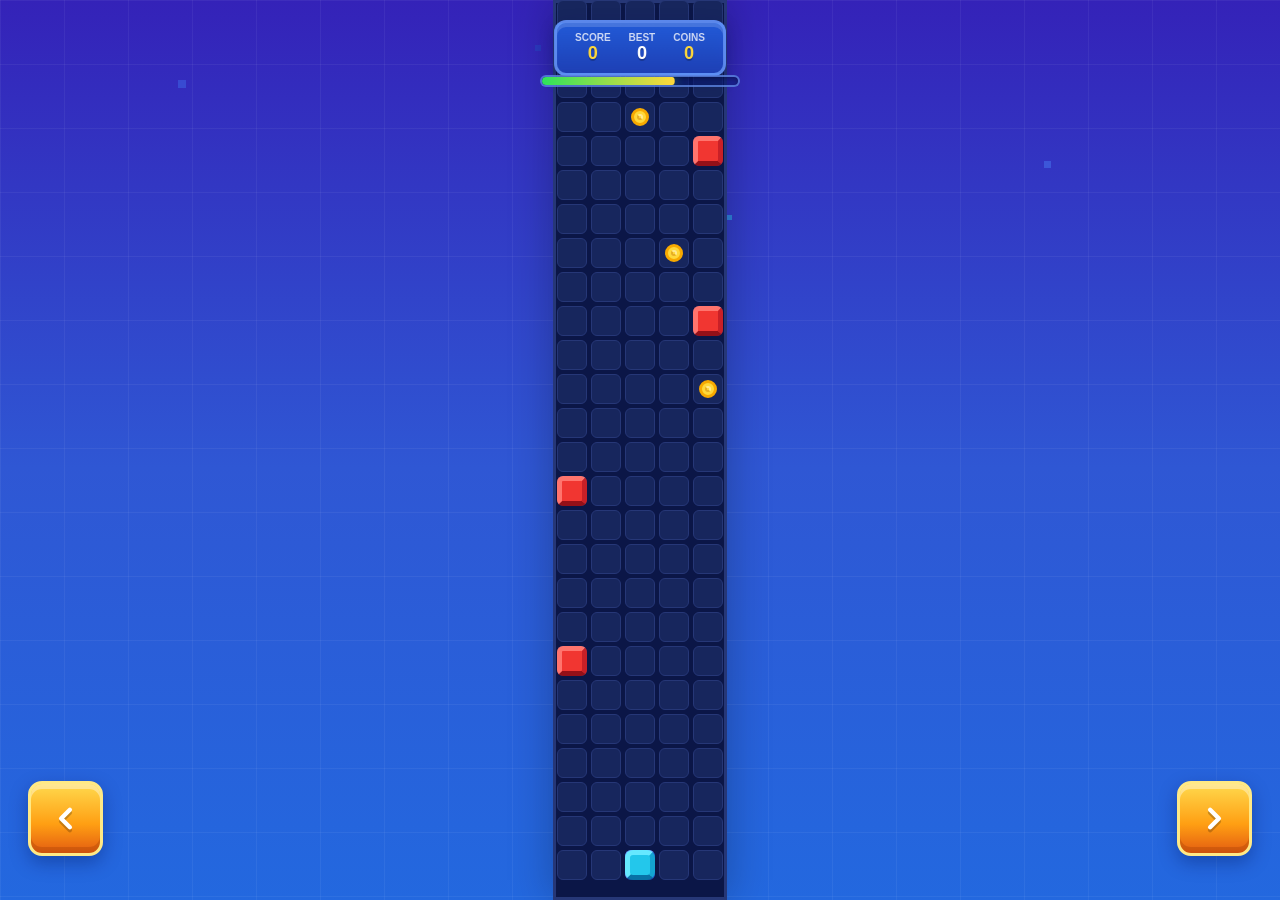
==== game.html @ 26e2f7cb "Implement feature X to enhance user experience and optimize performance" ====
<!DOCTYPE html>
<html lang="en">
<head>
<meta charset="UTF-8">
<meta name="viewport" content="width=device-width, initial-scale=1.0, maximum-scale=1.0, user-scalable=no">
<title>Diagonal Path</title>
<style>
  * { margin: 0; padding: 0; box-sizing: border-box; }

  body {
    position: relative;
    background:
      linear-gradient(rgba(255,255,255,0.05) 1px, transparent 1px),
      linear-gradient(90deg, rgba(255,255,255,0.05) 1px, transparent 1px),
      linear-gradient(180deg, #3422b8 0%, #2f57d4 52%, #2368df 100%);
    background-size: 64px 64px, 64px 64px, 100% 100%;
    overflow: hidden;
    width: 100vw;
    height: 100vh;
    font-family: 'Arial Black', sans-serif;
    touch-action: none;
    user-select: none;
    -webkit-user-select: none;
  }

  body::before {
    content: "";
    position: fixed;
    inset: 0;
    pointer-events: none;
    background-image:
      linear-gradient(#3f72eb, #3f72eb),
      linear-gradient(#2250c7, #2250c7),
      linear-gradient(#4b80f5, #4b80f5),
      linear-gradient(#2ad4f1, #2ad4f1);
    background-size: 8px 8px, 6px 6px, 7px 7px, 5px 5px;
    background-position: 14% 9%, 42% 5%, 82% 18%, 57% 24%;
    background-repeat: no-repeat;
    opacity: 0.45;
  }

  /* Block Blast style track panel — centered */
  #track-bg {
    position: fixed;
    top: 0; bottom: 0;
    background: #0b1647;
    z-index: 0;
    box-shadow: inset 0 0 0 3px #263777, 0 0 40px rgba(0,0,0,0.25);
  }

  /* Clip window for the scrolling world */
  #world-clip {
    position: fixed;
    top: 0; bottom: 0;
    overflow: hidden;
    z-index: 1;
  }

  /* The world scrolls inside the clip */
  #world {
    position: absolute;
    top: 0; left: 0;
    width: 100%;
  }

  .cell {
    position: absolute;
    --block-face: #23c7eb;
    --block-light: #66e8ff;
    --block-side: #14a4d1;
    --block-dark: #0872a6;
    background: var(--block-face);
    border-color: var(--block-light) var(--block-side) var(--block-dark) var(--block-light);
    border-radius: 6px;
    border-style: solid;
    border-width: 5px;
    box-shadow: none;
  }

  .board-cell {
    position: absolute;
    width: var(--cell-size);
    height: var(--cell-size);
    border-radius: 6px;
    background: #17265d;
    border: 1px solid #263777;
    z-index: 1;
  }

  .cell-red {
    --block-face: #f13631;
    --block-light: #ff746d;
    --block-side: #c92027;
    --block-dark: #941018;
    z-index: 10;
    animation: hazard-pulse 1.5s ease-in-out infinite;
  }

  @keyframes hazard-pulse {
    0%, 100% { transform: scale(1); filter: brightness(1); }
    50% { transform: scale(1.04); filter: brightness(1.16); }
  }

  .cell-trail {
    --block-face: #3368ec;
    --block-light: #6597ff;
    --block-side: #2350c8;
    --block-dark: #18379a;
    z-index: 5;
    animation: trail-fade 0.3s ease-out;
  }

  .coin {
    position: absolute;
    border-radius: 50%;
    z-index: 35;
    background: #ffd83a;
    border: 3px solid #f7a900;
    box-shadow: none;
    animation: coin-wobble 1.1s ease-in-out infinite;
  }

  .coin::before {
    content: "";
    position: absolute;
    inset: 22%;
    border-radius: 50%;
    border: 2px solid rgba(255,255,255,0.45);
    border-left-color: rgba(185,98,0,0.35);
    border-bottom-color: rgba(185,98,0,0.35);
    box-shadow: none;
  }

  .coin.collected {
    animation: coin-collect 0.22s ease-out forwards;
  }

  @keyframes coin-wobble {
    0%, 100% { transform: translateY(0) scale(1); }
    50% { transform: translateY(-3px) scale(1.06); }
  }

  @keyframes coin-collect {
    to { opacity: 0; transform: translateY(-18px) scale(1.45) rotate(18deg); }
  }

  @keyframes trail-fade {
    from { transform: scale(0.8); opacity: 0; }
    to { transform: scale(1); opacity: 1; }
  }

  /* Player: fixed on screen — Y never changes, only X moves */
  #player {
    position: fixed;
    border-radius: 8px;
    background: #23c7eb;
    border-color: #66e8ff #14a4d1 #0872a6 #66e8ff;
    border-style: solid;
    border-width: 5px;
    box-shadow: none;
    z-index: 100;
    pointer-events: none;
    transition: transform 0.1s;
  }

  #player.moving {
    animation: player-bounce 0.3s ease-out;
  }

  @keyframes player-bounce {
    0% { transform: scale(1); }
    50% { transform: scale(1.15); }
    100% { transform: scale(1); }
  }

  #controls {
    position: fixed;
    bottom: 44px;
    left: 0; width: 100%;
    display: flex;
    justify-content: space-between;
    padding: 0 28px;
    z-index: 200;
    pointer-events: none;
  }

  .arrow-btn {
    width: 75px; height: 75px;
    border-radius: 14px;
    background: linear-gradient(180deg, #ffd94d 0%, #ff9f13 58%, #e35c11 100%);
    border: 3px solid #ffe985;
    display: flex; align-items: center; justify-content: center;
    cursor: pointer; pointer-events: all;
    box-shadow:
      inset 0 5px 0 rgba(255,255,255,0.38),
      inset 0 -6px 0 rgba(148,55,0,0.28),
      0 7px 18px rgba(0, 20, 90, 0.35);
    -webkit-tap-highlight-color: transparent;
    transition: all 0.12s;
  }
  .arrow-btn:active { 
    transform: scale(0.85); 
    background: linear-gradient(180deg, #31ddf5 0%, #1d9be0 100%);
    box-shadow: 0 0 22px rgba(49, 221, 245, 0.55);
  }
  .arrow-btn svg { width: 35px; height: 35px; }
  .arrow-btn svg polyline { stroke: #fff; filter: drop-shadow(0 2px 0 rgba(0,0,0,0.22)); }

  #hud {
    position: fixed;
    top: 20px; left: 50%;
    transform: translateX(-50%);
    background: linear-gradient(180deg, rgba(35, 93, 221, 0.96) 0%, rgba(31, 65, 185, 0.96) 100%);
    border: 3px solid rgba(116, 164, 255, 0.72);
    border-radius: 12px;
    padding: 9px 18px;
    font-size: 16px; font-weight: 900; color: #fff;
    z-index: 200;
    backdrop-filter: blur(10px);
    white-space: nowrap;
    box-shadow:
      inset 0 4px 0 rgba(255,255,255,0.16),
      0 5px 16px rgba(0, 20, 90, 0.32);
    display: flex;
    gap: 18px;
    align-items: center;
  }

  #hud .stat { display: flex; flex-direction: column; align-items: center; }
  #hud .label { font-size: 10px; opacity: 0.78; font-weight: 700; }
  #hud .value { font-size: 18px; text-shadow: 0 2px 0 rgba(0,0,0,0.22); }
  #hud .highlight { color: #ffd83a; }
  #coinVal { color: #ffd83a; }

  #gameover {
    display: none;
    position: fixed; inset: 0;
    background: rgba(18, 28, 115, 0.82);
    z-index: 300;
    flex-direction: column; align-items: center; justify-content: center;
    gap: 20px;
    backdrop-filter: blur(8px);
  }
  #gameover.show { display: flex; animation: gameover-appear 0.3s ease-out; }
  
  @keyframes gameover-appear {
    from { opacity: 0; transform: scale(0.9); }
    to { opacity: 1; transform: scale(1); }
  }

  #gameover h2 { 
    color: #fff; 
    font-size: 3rem; 
    font-weight: 900;
    text-shadow: 0 4px 20px rgba(0,0,0,0.5);
    animation: title-glow 2s ease-in-out infinite;
  }

  @keyframes title-glow {
    0%, 100% { text-shadow: 0 4px 20px rgba(255,107,107,0.5); }
    50% { text-shadow: 0 4px 40px rgba(255,107,107,0.9), 0 0 60px rgba(255,107,107,0.6); }
  }

  #gameover p { color: rgba(255,255,255,0.9); font-size: 1.3rem; font-weight: 700; }
  #gameover .stats-grid {
    display: grid;
    grid-template-columns: repeat(3, minmax(88px, 1fr));
    gap: 15px;
    margin: 10px 0;
  }
  #gameover .stat-box {
    background: linear-gradient(180deg, rgba(47, 102, 224, 0.85) 0%, rgba(30, 61, 171, 0.85) 100%);
    padding: 15px 25px;
    border-radius: 10px;
    backdrop-filter: blur(10px);
    border: 2px solid rgba(116, 164, 255, 0.72);
    box-shadow: inset 0 4px 0 rgba(255,255,255,0.15), 0 6px 15px rgba(0,0,0,0.18);
  }
  #gameover .stat-box .label { font-size: 0.9rem; opacity: 0.7; }
  #gameover .stat-box .value { font-size: 1.8rem; color: #ffd83a; font-weight: 900; }

  #restartBtn {
    margin-top: 15px; 
    padding: 18px 55px;
    border-radius: 14px; 
    background: linear-gradient(180deg, #2ee35b 0%, #1cc843 56%, #108c2b 100%);
    color: #fff; 
    font-size: 1.2rem; 
    font-weight: 900;
    border: none; 
    cursor: pointer;
    box-shadow: inset 0 5px 0 rgba(255,255,255,0.35), inset 0 -6px 0 rgba(0,82,20,0.28), 0 7px 20px rgba(0,0,0,0.25);
    transition: all 0.2s;
    text-transform: uppercase;
    letter-spacing: 1px;
  }
  #restartBtn:hover { transform: translateY(-2px); box-shadow: inset 0 5px 0 rgba(255,255,255,0.35), inset 0 -6px 0 rgba(0,82,20,0.28), 0 9px 26px rgba(0,0,0,0.3); }
  #restartBtn:active { transform: scale(0.95); }

  @keyframes shake {
    0%,100% { transform: translate(0,0); }
    10% { transform: translate(-12px, 3px) rotate(-2deg); }
    20% { transform: translate(12px, -3px) rotate(2deg); }
    30% { transform: translate(-10px, 2px) rotate(-1deg); }
    40% { transform: translate(10px, -2px) rotate(1deg); }
    50% { transform: translate(-8px, 1px) rotate(-1deg); }
    60% { transform: translate(8px, -1px) rotate(1deg); }
    70% { transform: translate(-5px, 1px); }
    80% { transform: translate(5px, -1px); }
    90% { transform: translate(-2px, 0); }
  }
  .shake { animation: shake 0.5s cubic-bezier(.36,.07,.19,.97); }

  /* ── Timer bar ── */
  #timer-wrap {
    position: fixed;
    top: 75px;
    left: 50%;
    transform: translateX(-50%);
    z-index: 200;
    display: flex;
    align-items: center;
    gap: 0;
  }
  #timer-track {
    width: 200px;
    height: 12px;
    background: rgba(11, 28, 122, 0.55);
    border: 2px solid rgba(116, 164, 255, 0.62);
    border-radius: 8px;
    overflow: hidden;
    box-shadow: inset 0 2px 5px rgba(0,0,0,0.3);
  }
  #timer-bar {
    height: 100%;
    width: 100%;
    border-radius: 6px;
    background: linear-gradient(90deg, #2ee35b 0%, #ffd83a 100%);
    transform-origin: left center;
    transition: background 0.3s;
    box-shadow: 0 0 13px rgba(46, 227, 91, 0.48);
  }
  #timer-bar.warn { 
    background: linear-gradient(90deg, #ffd83a 0%, #ff9f13 100%);
    box-shadow: 0 0 15px rgba(255, 159, 19, 0.58);
  }
  #timer-bar.danger { 
    background: linear-gradient(90deg, #ff5147 0%, #ee261e 100%);
    animation: timer-pulse 0.5s ease-in-out infinite;
    box-shadow: 0 0 20px rgba(238, 38, 30, 0.78);
  }

  @keyframes timer-pulse {
    0%, 100% { box-shadow: 0 0 20px rgba(238, 38, 30, 0.78); }
    50% { box-shadow: 0 0 30px rgba(255, 81, 71, 0.95); }
  }

  /* Combo display */
  #combo {
    position: fixed;
    top: 125px;
    left: 50%;
    transform: translateX(-50%);
    z-index: 201;
    background: linear-gradient(180deg, rgba(255,216,58,0.98) 0%, rgba(255,159,19,0.98) 100%);
    padding: 8px 20px;
    border-radius: 10px;
    font-size: 16px;
    font-weight: 900;
    color: #fff;
    text-shadow: 0 2px 4px rgba(0,0,0,0.3);
    box-shadow: inset 0 4px 0 rgba(255,255,255,0.35), 0 5px 15px rgba(255,140,0,0.5);
    display: none;
    animation: combo-bounce 0.4s cubic-bezier(0.68, -0.55, 0.265, 1.55);
  }

  #combo.show { display: block; }

  @keyframes combo-bounce {
    0% { transform: translateX(-50%) scale(0); }
    50% { transform: translateX(-50%) scale(1.2); }
    100% { transform: translateX(-50%) scale(1); }
  }

  /* Score popup */
  .score-popup {
    position: fixed;
    font-size: 28px;
    font-weight: 900;
    color: #ffd83a;
    text-shadow: 0 2px 8px rgba(0,0,0,0.4);
    pointer-events: none;
    z-index: 150;
    animation: score-float 1s ease-out forwards;
  }

  @keyframes score-float {
    0% { opacity: 1; transform: translateY(0) scale(1); }
    50% { opacity: 1; transform: translateY(-30px) scale(1.3); }
    100% { opacity: 0; transform: translateY(-70px) scale(0.8); }
  }

  /* Particles */
  .particle {
    position: fixed;
    width: 9px;
    height: 9px;
    border-radius: 2px;
    pointer-events: none;
    z-index: 90;
  }

  @keyframes particle-burst {
    0% { opacity: 1; transform: translate(0, 0) scale(1); }
    100% { opacity: 0; transform: translate(var(--tx), var(--ty)) scale(0); }
  }
</style>
</head>
<body>

<div id="track-bg"></div>
<div id="world-clip">
  <div id="world"></div>
</div>

<div id="hud">
  <div class="stat">
    <div class="label">SCORE</div>
    <div class="value highlight" id="scoreVal">0</div>
  </div>
  <div class="stat">
    <div class="label">BEST</div>
    <div class="value" id="bestVal">0</div>
  </div>
  <div class="stat">
    <div class="label">COINS</div>
    <div class="value" id="coinVal">0</div>
  </div>
</div>

<div id="timer-wrap">
  <div id="timer-track">
    <div id="timer-bar"></div>
  </div>
</div>

<div id="combo"></div>

<div id="controls">
  <button class="arrow-btn" id="btnLeft">
    <svg viewBox="0 0 24 24" fill="none" stroke="#ffffff" stroke-width="3"
         stroke-linecap="round" stroke-linejoin="round">
      <polyline points="15 18 9 12 15 6"/>
    </svg>
  </button>
  <button class="arrow-btn" id="btnRight">
    <svg viewBox="0 0 24 24" fill="none" stroke="#ffffff" stroke-width="3"
         stroke-linecap="round" stroke-linejoin="round">
      <polyline points="9 18 15 12 9 6"/>
    </svg>
  </button>
</div>

<div id="player"></div>

<div id="gameover">
  <h2>GAME OVER</h2>
  <div class="stats-grid">
    <div class="stat-box">
      <div class="label">SCORE</div>
      <div class="value" id="finalScore">0</div>
    </div>
    <div class="stat-box">
      <div class="label">COINS</div>
      <div class="value" id="finalCoins">0</div>
    </div>
    <div class="stat-box">
      <div class="label">BEST COMBO</div>
      <div class="value" id="finalCombo">0</div>
    </div>
  </div>
  <p id="newBestMsg" style="display: none; color: #FFD83A; font-size: 1.5rem;">NEW HIGH SCORE!</p>
  <button id="restartBtn">Play Again</button>
</div>

<script>

// ════════════════════════════════════════════
//  AUDIO ENGINE
// ════════════════════════════════════════════
const AudioCtx = window.AudioContext || window.webkitAudioContext;
let audioCtx = null;

function getAudio() {
  if (!audioCtx) audioCtx = new AudioCtx();
  if (audioCtx.state === 'suspended') audioCtx.resume();
  return audioCtx;
}

function playTone(freq, type, dur, vol = 0.3, detune = 0) {
  try {
    const ctx = getAudio();
    const osc = ctx.createOscillator();
    const gain = ctx.createGain();

    osc.connect(gain);
    gain.connect(ctx.destination);

    osc.type = type;
    osc.frequency.value = freq;
    osc.detune.value = detune;

    gain.gain.setValueAtTime(vol, ctx.currentTime);
    gain.gain.exponentialRampToValueAtTime(0.001, ctx.currentTime + dur);

    osc.start();
    osc.stop(ctx.currentTime + dur);
  } catch (e) {}
}

function sfxMove() {
  playTone(440 + comboCount * 30, 'sine', 0.08, 0.15);
}

function sfxCombo() {
  playTone(660, 'triangle', 0.12, 0.2);
}

function sfxCoin(count = 1) {
  const notes = [988, 1175, 1397, 1760];
  for (let i = 0; i < Math.min(count, notes.length); i++) {
    setTimeout(() => {
      playTone(notes[i], 'triangle', 0.09, 0.16);
      playTone(notes[i] * 2, 'sine', 0.05, 0.06);
    }, i * 45);
  }
}

function sfxDeath() {
  playTone(200, 'sawtooth', 0.3, 0.35);
  setTimeout(() => playTone(150, 'sawtooth', 0.3, 0.3), 100);
  setTimeout(() => playTone(100, 'sawtooth', 0.4, 0.3), 220);
}

function sfxNewBest() {
  [523, 659, 784, 988, 1175, 1568].forEach((f, i) =>
    setTimeout(() => playTone(f, 'sine', 0.18, 0.25), i * 60)
  );
}

// ════════════════════════════════════════════
//  CONFIG
// ════════════════════════════════════════════
const COLS           = 5;
const GAP            = 4;
const TOTAL_ROWS     = 400;
const BASE_MOVE_MS   = 200;
const HAZARD_PERIOD  = 5;
const HAZARD_OFFSET  = 6;
const HAZARD_LOOKAHEAD_ROWS = 80;
const ROW_CLEANUP_BEHIND = 80;
const COIN_PERIOD    = 4;
const COIN_OFFSET    = 10;
const COIN_CHANCE    = 0.58;
const COIN_POINTS    = 10;

// Camera trigger: world starts scrolling once player reaches this fraction from top
const CAM_TRIGGER_FRAC = 0.50;

// ════════════════════════════════════════════
//  TIMER BAR CONFIG
// ════════════════════════════════════════════
const TIMER_MAX      = 100;
const BASE_TIMER_DRAIN = 22;
const MAX_TIMER_DRAIN  = 62;
const TIMER_REFILL   = 35;

// ════════════════════════════════════════════
//  COMBO SYSTEM
// ════════════════════════════════════════════
const COMBO_TIMEOUT  = 1500;  // ms to maintain combo
let comboCount       = 0;
let comboTimer       = null;
let maxCombo         = 0;
let lastComboMove    = null;  // Tracks consecutive diagonal/forward streaks

// ════════════════════════════════════════════
//  PROGRESSIVE DIFFICULTY
// ════════════════════════════════════════════
let currentSpeed     = BASE_MOVE_MS;
let currentDrain     = BASE_TIMER_DRAIN;

// ════════════════════════════════════════════
//  LAYOUT  (grid centered)
// ════════════════════════════════════════════
let CELL_SIZE, ROW_H, GRID_W, GRID_LEFT;

function computeLayout() {
  const vw = window.innerWidth;
  const vh = window.innerHeight;

  const visibleAbove = vh * CAM_TRIGGER_FRAC;
  const byHeight = Math.floor(visibleAbove / 22) - GAP;
  const byWidth  = Math.floor((vw * 0.86 - GAP * (COLS + 1)) / COLS);
  CELL_SIZE = Math.max(Math.min(byHeight, byWidth), 30);
  ROW_H     = CELL_SIZE + GAP;
  GRID_W    = COLS * (CELL_SIZE + GAP) + GAP;
  GRID_LEFT = Math.round((vw - GRID_W) / 2);
}
computeLayout();

const cellX  = col => GAP + col * (CELL_SIZE + GAP);
const rowToY = row => GAP + row * ROW_H;
const worldH = ()  => GAP + TOTAL_ROWS * ROW_H;
const screenX = col => GRID_LEFT + cellX(col);

// ════════════════════════════════════════════
//  HAZARD MAP - Smart Random Generation
// ════════════════════════════════════════════
const hazards = new Set();
const hazardEls = {};
let nextHazardRow = TOTAL_ROWS - 1 - HAZARD_OFFSET;
let lastHazardSide = null;
let secondLastHazardSide = null;

function pickHazardSide() {
  let side;

  // FAIRNESS RULE: If last 2 hazards were on the same side, force opposite
  if (lastHazardSide !== null && lastHazardSide === secondLastHazardSide) {
    side = 1 - lastHazardSide;
  } 
  // CHALLENGE: 30% chance to keep same side (creates pressure)
  else if (lastHazardSide !== null && Math.random() < 0.3) {
    side = lastHazardSide;
  }
  // DEFAULT: Random choice
  else {
    side = Math.random() < 0.5 ? 0 : 1;
  }

  secondLastHazardSide = lastHazardSide;
  lastHazardSide = side;
  return side;
}

function addHazard(col, row) {
  const key = `${col},${row}`;
  if (hazards.has(key)) return;

  hazards.add(key);
  const el = document.createElement('div');
  el.className = 'cell cell-red';
  el.dataset.row = row;
  el.style.cssText = `width:${CELL_SIZE}px;height:${CELL_SIZE}px;left:${cellX(col)}px;top:${rowToY(row)}px;`;
  worldEl.appendChild(el);
  hazardEls[key] = el;
}

function generateHazardsUntil(minRow) {
  while (nextHazardRow >= minRow) {
    const side = pickHazardSide();
    const col = side === 0 ? 0 : COLS - 1;
    addHazard(col, nextHazardRow);
    nextHazardRow -= HAZARD_PERIOD;
  }
}

function resetHazards() {
  hazards.clear();
  Object.keys(hazardEls).forEach(key => delete hazardEls[key]);
  nextHazardRow = TOTAL_ROWS - 1 - HAZARD_OFFSET;
  lastHazardSide = null;
  secondLastHazardSide = null;
  generateHazardsUntil(0);
}

// ════════════════════════════════════════════
//  COINS
// ════════════════════════════════════════════
const coins = new Set();
const coinEls = {};
let nextCoinRow = TOTAL_ROWS - 1 - COIN_OFFSET;

function addCoin(col, row) {
  const key = `${col},${row}`;
  if (coins.has(key) || hazards.has(key)) return;

  const size = Math.max(18, Math.round(CELL_SIZE * 0.48));
  const inset = Math.round((CELL_SIZE - size) / 2);
  coins.add(key);

  const el = document.createElement('div');
  el.className = 'coin';
  el.style.cssText = `width:${size}px;height:${size}px;left:${cellX(col) + inset}px;top:${rowToY(row) + inset}px;`;
  worldEl.appendChild(el);
  coinEls[key] = el;
}

function generateCoinsUntil(minRow) {
  while (nextCoinRow >= minRow) {
    if (Math.random() < COIN_CHANCE) {
      const col = Math.floor(Math.random() * COLS);
      addCoin(col, nextCoinRow);
    }
    nextCoinRow -= COIN_PERIOD;
  }
}

function resetCoins() {
  coins.clear();
  Object.keys(coinEls).forEach(key => delete coinEls[key]);
  nextCoinRow = TOTAL_ROWS - 1 - COIN_OFFSET;
  generateCoinsUntil(0);
}

function generateWorldUntil(minRow) {
  generateHazardsUntil(minRow);
  generateCoinsUntil(minRow);
}

// ════════════════════════════════════════════
//  STATE
// ════════════════════════════════════════════
let playerCol, playerRow;
let worldScrollY = 0;
let isMoving = false;
let isDead   = false;
let score    = 0;
let coinsCollected = 0;
let highScore = parseInt(localStorage.getItem('diagonalPathBest') || '0');

let timerVal     = TIMER_MAX;
let timerRaf     = null;
let timerLastTs  = null;

const worldEl  = document.getElementById('world');
const clipEl   = document.getElementById('world-clip');
const trackBg  = document.getElementById('track-bg');
const playerEl = document.getElementById('player');
const scoreEl  = document.getElementById('scoreVal');
const coinEl   = document.getElementById('coinVal');
const bestEl   = document.getElementById('bestVal');
const goEl     = document.getElementById('gameover');
const finalEl  = document.getElementById('finalScore');
const finalCoinsEl = document.getElementById('finalCoins');
const finalComboEl = document.getElementById('finalCombo');
const timerBar = document.getElementById('timer-bar');
const comboEl  = document.getElementById('combo');
const newBestMsg = document.getElementById('newBestMsg');

let trailEls = {};
let boardEls = {};

function renderBoardCellsAround(row) {
  const firstRow = row - HAZARD_LOOKAHEAD_ROWS - 8;
  const lastRow = Math.min(TOTAL_ROWS - 1, row + ROW_CLEANUP_BEHIND);

  for (let r = firstRow; r <= lastRow; r++) {
    for (let c = 0; c < COLS; c++) {
      const key = `${c},${r}`;
      if (boardEls[key]) continue;

      const el = document.createElement('div');
      el.className = 'board-cell';
      el.style.cssText = `--cell-size:${CELL_SIZE}px;left:${cellX(c)}px;top:${rowToY(r)}px;`;
      worldEl.appendChild(el);
      boardEls[key] = el;
    }
  }
}

// ════════════════════════════════════════════
//  TIMER BAR
// ════════════════════════════════════════════
function updateTimerUI() {
  const pct = Math.max(0, timerVal / TIMER_MAX);
  timerBar.style.transform = `scaleX(${pct})`;
  timerBar.classList.toggle('warn',   pct <= 0.5 && pct > 0.25);
  timerBar.classList.toggle('danger', pct <= 0.25);
}

function timerTick(ts) {
  if (isDead) return;
  if (timerLastTs === null) timerLastTs = ts;
  const dt = (ts - timerLastTs) / 1000;
  timerLastTs = ts;

  timerVal = Math.max(0, timerVal - currentDrain * dt);
  updateTimerUI();

  if (timerVal <= 0) {
    triggerDeath();
    return;
  }
  timerRaf = requestAnimationFrame(timerTick);
}

function startTimer() {
  if (timerRaf) cancelAnimationFrame(timerRaf);
  timerLastTs = null;
  timerRaf = requestAnimationFrame(timerTick);
}

function stopTimer() {
  if (timerRaf) { cancelAnimationFrame(timerRaf); timerRaf = null; }
}

function refillTimer() {
  timerVal = Math.min(TIMER_MAX, timerVal + TIMER_REFILL);
  updateTimerUI();
}

// ════════════════════════════════════════════
//  COMBO SYSTEM
// ════════════════════════════════════════════
function resetCombo() {
  comboCount = 0;
  lastComboMove = null;
  if (comboTimer) {
    clearTimeout(comboTimer);
    comboTimer = null;
  }
  comboEl.classList.remove('show');
}

function increaseCombo(moveKind) {
  // Combo only grows when the player repeats the same move type:
  // - consecutive diagonals, or
  // - consecutive straight-forward edge moves.
  // Switching between diagonal and forward breaks the combo.
  if (lastComboMove === moveKind) {
    comboCount++;
  } else {
    comboCount = 1;
    comboEl.classList.remove('show');
  }

  lastComboMove = moveKind;
  maxCombo = Math.max(maxCombo, comboCount);
  
  if (comboTimer) clearTimeout(comboTimer);
  
  if (comboCount >= 3) {
    comboEl.textContent = `${comboCount}x COMBO!`;
    comboEl.classList.add('show');
    comboEl.style.animation = 'none';
    setTimeout(() => comboEl.style.animation = '', 10);
    sfxCombo();
  }
  
  comboTimer = setTimeout(resetCombo, COMBO_TIMEOUT);
}

function getComboMultiplier() {
  if (comboCount < 3) return 1;
  if (comboCount < 5) return 2;
  if (comboCount < 10) return 3;
  return 5;
}

// ════════════════════════════════════════════
//  PROGRESSIVE DIFFICULTY
// ════════════════════════════════════════════
function updateDifficulty() {
  // Speed increases every 20 points
  currentSpeed = Math.max(120, BASE_MOVE_MS - Math.floor(score / 20) * 10);
  // Drain increases every 30 points, then plateaus so endless runs remain possible
  currentDrain = Math.min(MAX_TIMER_DRAIN, BASE_TIMER_DRAIN + Math.floor(score / 30) * 3);
}

// ════════════════════════════════════════════
//  PARTICLES
// ════════════════════════════════════════════
function createParticles(x, y, count = 12) {
  const colors = ['#ff5147', '#ff9f13', '#ffd83a', '#2ee35b', '#28d8f4', '#9b52e0', '#3e6dff'];
  for (let i = 0; i < count; i++) {
    const particle = document.createElement('div');
    particle.className = 'particle';
    particle.style.left = x + 'px';
    particle.style.top = y + 'px';
    particle.style.background = colors[Math.floor(Math.random() * colors.length)];
    
    const angle = (Math.PI * 2 * i) / count;
    const distance = 50 + Math.random() * 50;
    const tx = Math.cos(angle) * distance;
    const ty = Math.sin(angle) * distance;
    
    particle.style.setProperty('--tx', tx + 'px');
    particle.style.setProperty('--ty', ty + 'px');
    particle.style.animation = `particle-burst ${0.6 + Math.random() * 0.4}s ease-out forwards`;
    
    document.body.appendChild(particle);
    setTimeout(() => particle.remove(), 1000);
  }
}

// ════════════════════════════════════════════
//  SCORE POPUP
// ════════════════════════════════════════════
function showScorePopup(points, x, y) {
  const popup = document.createElement('div');
  popup.className = 'score-popup';
  popup.textContent = '+' + points;
  popup.style.left = x + 'px';
  popup.style.top = y + 'px';
  document.body.appendChild(popup);
  setTimeout(() => popup.remove(), 1000);
}

function showCoinPopup(count, x, y) {
  const popup = document.createElement('div');
  popup.className = 'score-popup';
  popup.textContent = `+${count} COIN${count > 1 ? 'S' : ''}`;
  popup.style.left = x + 'px';
  popup.style.top = y + 'px';
  document.body.appendChild(popup);
  setTimeout(() => popup.remove(), 1000);
}

// ════════════════════════════════════════════
//  INIT
// ════════════════════════════════════════════
function init() {
  computeLayout();

  worldEl.innerHTML = '';
  trailEls = {};
  boardEls = {};

  trackBg.style.left  = GRID_LEFT + 'px';
  trackBg.style.width = GRID_W + 'px';
  clipEl.style.left   = GRID_LEFT + 'px';
  clipEl.style.width  = GRID_W + 'px';

  worldEl.style.width      = GRID_W + 'px';
  worldEl.style.height     = worldH() + 'px';
  worldEl.style.transition = 'none';
  worldEl.style.top        = '0px';

  playerCol    = 2;
  playerRow    = TOTAL_ROWS - 1;
  worldScrollY = 0;
  isMoving     = false;
  isDead       = false;
  score        = 0;
  coinsCollected = 0;
  comboCount   = 0;
  maxCombo     = 0;
  lastComboMove = null;
  if (comboTimer) { clearTimeout(comboTimer); comboTimer = null; }
  currentSpeed = BASE_MOVE_MS;
  currentDrain = BASE_TIMER_DRAIN;
  
  scoreEl.textContent = '0';
  coinEl.textContent = '0';
  bestEl.textContent = highScore;
  goEl.classList.remove('show');
  comboEl.classList.remove('show');
  newBestMsg.style.display = 'none';

  playerEl.style.width      = CELL_SIZE + 'px';
  playerEl.style.height     = CELL_SIZE + 'px';
  playerEl.style.background = '#23c7eb';
  playerEl.style.borderColor = '#66e8ff #14a4d1 #0872a6 #66e8ff';
  playerEl.style.boxShadow  = 'none';
  playerEl.style.transition = 'none';
  playerEl.classList.remove('moving');

  resetHazards();
  resetCoins();
  renderBoardCellsAround(playerRow);

  const vh = window.innerHeight;
  const startScreenY = vh - CELL_SIZE - 20;
  worldScrollY = rowToY(playerRow) - startScreenY;
  worldEl.style.top = -worldScrollY + 'px';

  playerEl.style.left = screenX(playerCol) + 'px';
  playerEl.style.top  = startScreenY + 'px';

  placeTrail(playerCol, playerRow);

  stopTimer();
  timerVal = TIMER_MAX;
  updateTimerUI();
  startTimer();
}

// ════════════════════════════════════════════
//  TRAIL
// ════════════════════════════════════════════
function placeTrail(col, row) {
  const key = `${col},${row}`;
  if (trailEls[key]) return;
  const el = document.createElement('div');
  el.className = 'cell cell-trail';
  el.style.cssText = `width:${CELL_SIZE}px;height:${CELL_SIZE}px;left:${cellX(col)}px;top:${rowToY(row)}px;`;
  worldEl.appendChild(el);
  trailEls[key] = el;
}

function cleanupRowsBehind(row) {
  const cutoff = row + ROW_CLEANUP_BEHIND;

  Object.keys(trailEls).forEach(key => {
    const trailRow = Number(key.split(',')[1]);
    if (trailRow > cutoff) {
      trailEls[key].remove();
      delete trailEls[key];
    }
  });

  Object.keys(hazardEls).forEach(key => {
    const hazardRow = Number(key.split(',')[1]);
    if (hazardRow > cutoff) {
      hazards.delete(key);
      hazardEls[key].remove();
      delete hazardEls[key];
    }
  });

  Object.keys(coinEls).forEach(key => {
    const coinRow = Number(key.split(',')[1]);
    if (coinRow > cutoff) {
      coins.delete(key);
      coinEls[key].remove();
      delete coinEls[key];
    }
  });

  Object.keys(boardEls).forEach(key => {
    const boardRow = Number(key.split(',')[1]);
    if (boardRow > cutoff) {
      boardEls[key].remove();
      delete boardEls[key];
    }
  });
}

function placeTrailPath(fromCol, fromRow, colDelta, steps) {
  let c = fromCol, r = fromRow;
  for (let i = 0; i < steps; i++) {
    c = Math.max(0, Math.min(COLS - 1, c + colDelta));
    placeTrail(c, --r);
  }
}

function collectCoinsAlongPath(fromCol, fromRow, colDelta, steps) {
  let collected = 0;
  let c = fromCol, r = fromRow;

  for (let i = 0; i < steps; i++) {
    c = Math.max(0, Math.min(COLS - 1, c + colDelta));
    r--;

    const key = `${c},${r}`;
    if (!coins.has(key)) continue;

    coins.delete(key);
    collected++;

    const el = coinEls[key];
    delete coinEls[key];
    if (el) {
      el.classList.add('collected');
      setTimeout(() => el.remove(), 220);
    }
  }

  return collected;
}

// ════════════════════════════════════════════
//  MOVEMENT
// ════════════════════════════════════════════
function movePlayer(dir) {
  if (isMoving || isDead) return;

  const onRight = playerCol === COLS - 1;
  const onLeft  = playerCol === 0;
  const forward = (dir === 'right' && onRight) || (dir === 'left' && onLeft);

  let colDelta, totalSteps;
  const moveKind = forward ? 'forward' : 'diagonal';

  if (forward) {
    colDelta = 0; totalSteps = 4;
  } else {
    colDelta   = dir === 'right' ? 1 : -1;
    totalSteps = dir === 'right' ? (COLS - 1 - playerCol) : playerCol;
    if (totalSteps === 0) { colDelta = 0; totalSteps = 4; }
  }

  generateWorldUntil(playerRow - totalSteps - HAZARD_LOOKAHEAD_ROWS);
  renderBoardCellsAround(playerRow - totalSteps);

  let hitStep = -1;
  let c = playerCol, r = playerRow;
  for (let i = 0; i < totalSteps; i++) {
    c = Math.max(0, Math.min(COLS - 1, c + colDelta));
    r--;
    if (hazards.has(`${c},${r}`)) { hitStep = i + 1; break; }
  }

  const steps   = hitStep > 0 ? hitStep : totalSteps;
  const destCol = Math.max(0, Math.min(COLS - 1, playerCol + colDelta * steps));
  const destRow = playerRow - steps;
  const dur     = Math.round(currentSpeed * steps / totalSteps);
  const collectedCoins = collectCoinsAlongPath(playerCol, playerRow, colDelta, steps);

  isMoving = true;
  playerEl.classList.add('moving');
  refillTimer();
  increaseCombo(moveKind);
  sfxMove();
  if (collectedCoins > 0) sfxCoin(collectedCoins);
  placeTrailPath(playerCol, playerRow, colDelta, steps);

  // Particles from current position
  const currentX = screenX(playerCol) + CELL_SIZE / 2;
  const currentY = parseFloat(playerEl.style.top) + CELL_SIZE / 2;
  createParticles(currentX, currentY, 8);

  const vh      = window.innerHeight;
  const camLine = vh * CAM_TRIGGER_FRAC;
  const ease    = `${dur}ms cubic-bezier(0.3,0,0.2,1)`;

  const destWorldY         = rowToY(destRow);
  const destScreenNoScroll = destWorldY - worldScrollY;
  const needScroll = destScreenNoScroll < camLine;

  if (needScroll) {
    worldScrollY = destWorldY - camLine;
    worldEl.style.transition = `top ${ease}`;
    worldEl.style.top = -worldScrollY + 'px';
  }

  const toX       = screenX(destCol);
  const toScreenY = needScroll ? camLine : destScreenNoScroll;

  playerEl.style.transition = `left ${ease}, top ${ease}`;
  playerEl.getBoundingClientRect();
  playerEl.style.left = toX + 'px';
  playerEl.style.top  = toScreenY + 'px';

  setTimeout(() => {
    playerEl.style.transition = 'none';
    worldEl.style.transition  = 'none';
    playerEl.classList.remove('moving');
    playerCol = destCol;
    playerRow = destRow;
    cleanupRowsBehind(playerRow);
    
    const multiplier = getComboMultiplier();
    const movePoints = (steps + 1) * multiplier;
    const coinBonus = collectedCoins * COIN_POINTS;
    const points = movePoints + coinBonus;
    coinsCollected += collectedCoins;
    score += points;
    
    scoreEl.textContent = score;
    coinEl.textContent = coinsCollected;
    
    // Show score popup
    const popupX = toX + CELL_SIZE / 2;
    const popupY = toScreenY + CELL_SIZE / 2;
    showScorePopup(points, popupX, popupY);
    if (collectedCoins > 0) showCoinPopup(collectedCoins, popupX, popupY - CELL_SIZE * 0.55);
    
    // Update difficulty
    updateDifficulty();
    
    isMoving = false;
    if (hitStep > 0) triggerDeath();
  }, dur);
}

// ════════════════════════════════════════════
//  DEATH
// ════════════════════════════════════════════
function triggerDeath() {
  if (isDead) return;
  isDead = true;
  stopTimer();
  sfxDeath();
  
  // Screen shake
  document.body.classList.add('shake');
  
  // Update high score
  const isNewBest = score > highScore;
  if (isNewBest) {
    highScore = score;
    localStorage.setItem('diagonalPathBest', highScore);
    newBestMsg.style.display = 'block';
    sfxNewBest();
  }
  
  playerEl.style.transition = 'background 0.2s, border-color 0.2s';
  playerEl.style.background = '#f13631';
  playerEl.style.borderColor = '#ff746d #c92027 #941018 #ff746d';
  playerEl.style.boxShadow  = 'none';
  
  setTimeout(() => {
    document.body.classList.remove('shake');
    finalEl.textContent = score;
    finalCoinsEl.textContent = coinsCollected;
    finalComboEl.textContent = maxCombo;
    goEl.classList.add('show');
  }, 700);
}

// ════════════════════════════════════════════
//  INPUT
// ════════════════════════════════════════════
document.getElementById('btnLeft').addEventListener('pointerdown',  e => { e.preventDefault(); movePlayer('left');  });
document.getElementById('btnRight').addEventListener('pointerdown', e => { e.preventDefault(); movePlayer('right'); });

document.addEventListener('keydown', e => {
  if (e.key === 'ArrowLeft')  movePlayer('left');
  if (e.key === 'ArrowRight') movePlayer('right');
});

let _tx = 0;
document.addEventListener('touchstart', e => { _tx = e.touches[0].clientX; }, { passive: true });
document.addEventListener('touchend',   e => {
  if (Math.abs(e.changedTouches[0].clientX - _tx) > 32)
    movePlayer(e.changedTouches[0].clientX > _tx ? 'right' : 'left');
}, { passive: true });

document.getElementById('restartBtn').addEventListener('click', init);

// ════════════════════════════════════════════
//  START
// ════════════════════════════════════════════
bestEl.textContent = highScore;
init();
</script>
</body>
</html>
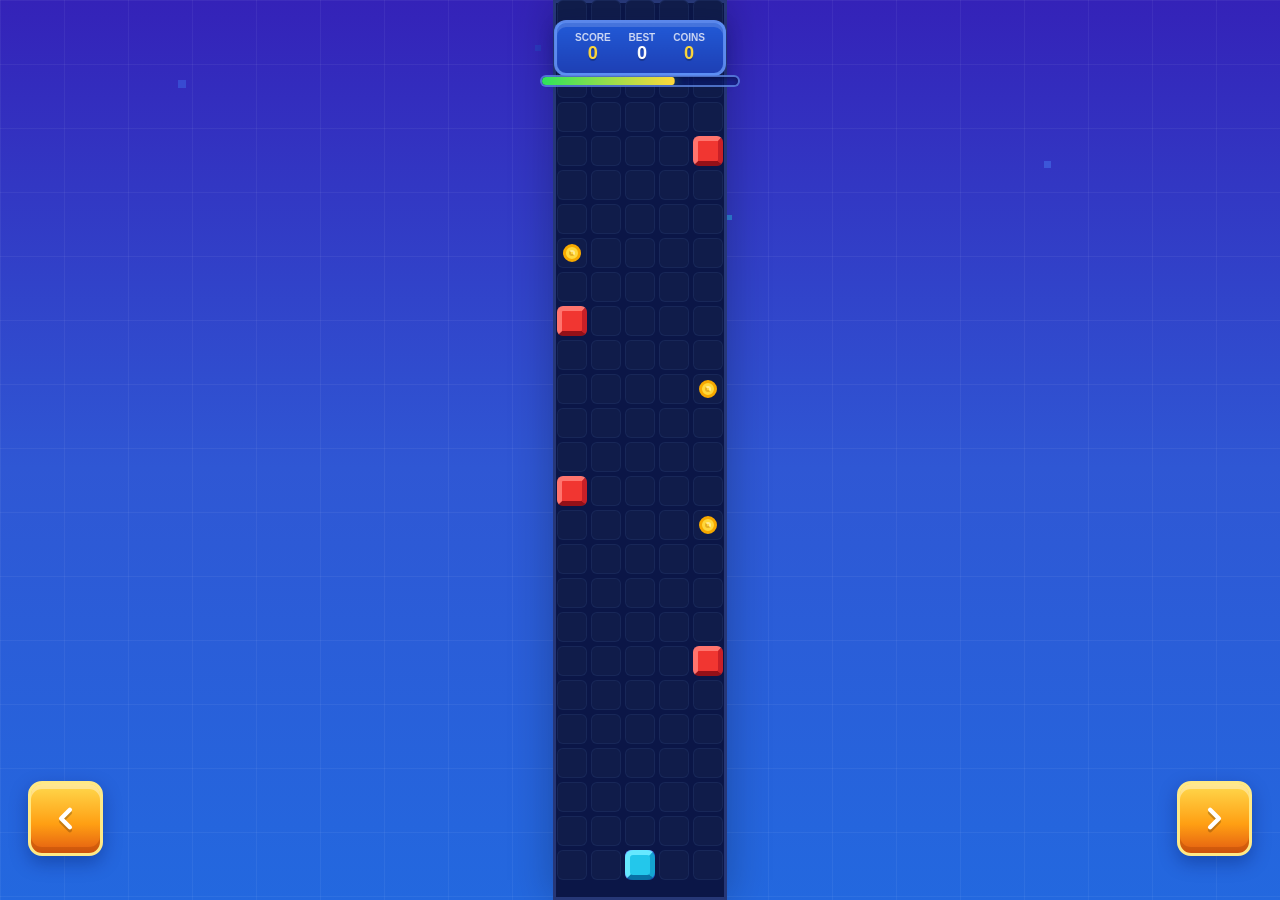
==== commit a5ec06b2: "Update game styles for improved aesthetics and readability" ====
--- a/game.html
+++ b/game.html
@@ -82,8 +82,8 @@
     width: var(--cell-size);
     height: var(--cell-size);
     border-radius: 6px;
-    background: #17265d;
-    border: 1px solid #263777;
+    background: #101c4a;
+    border: 1px solid rgba(116, 164, 255, 0.08);
     z-index: 1;
   }
 
@@ -276,8 +276,8 @@
     border: 2px solid rgba(116, 164, 255, 0.72);
     box-shadow: inset 0 4px 0 rgba(255,255,255,0.15), 0 6px 15px rgba(0,0,0,0.18);
   }
-  #gameover .stat-box .label { font-size: 0.9rem; opacity: 0.7; }
-  #gameover .stat-box .value { font-size: 1.8rem; color: #ffd83a; font-weight: 900; }
+  #gameover .stat-box .label { font-size: 0.9rem; color: #fff; opacity: 0.9; }
+  #gameover .stat-box .value { font-size: 1.8rem; color: #fff; font-weight: 900; }
 
   #restartBtn {
     margin-top: 15px; 
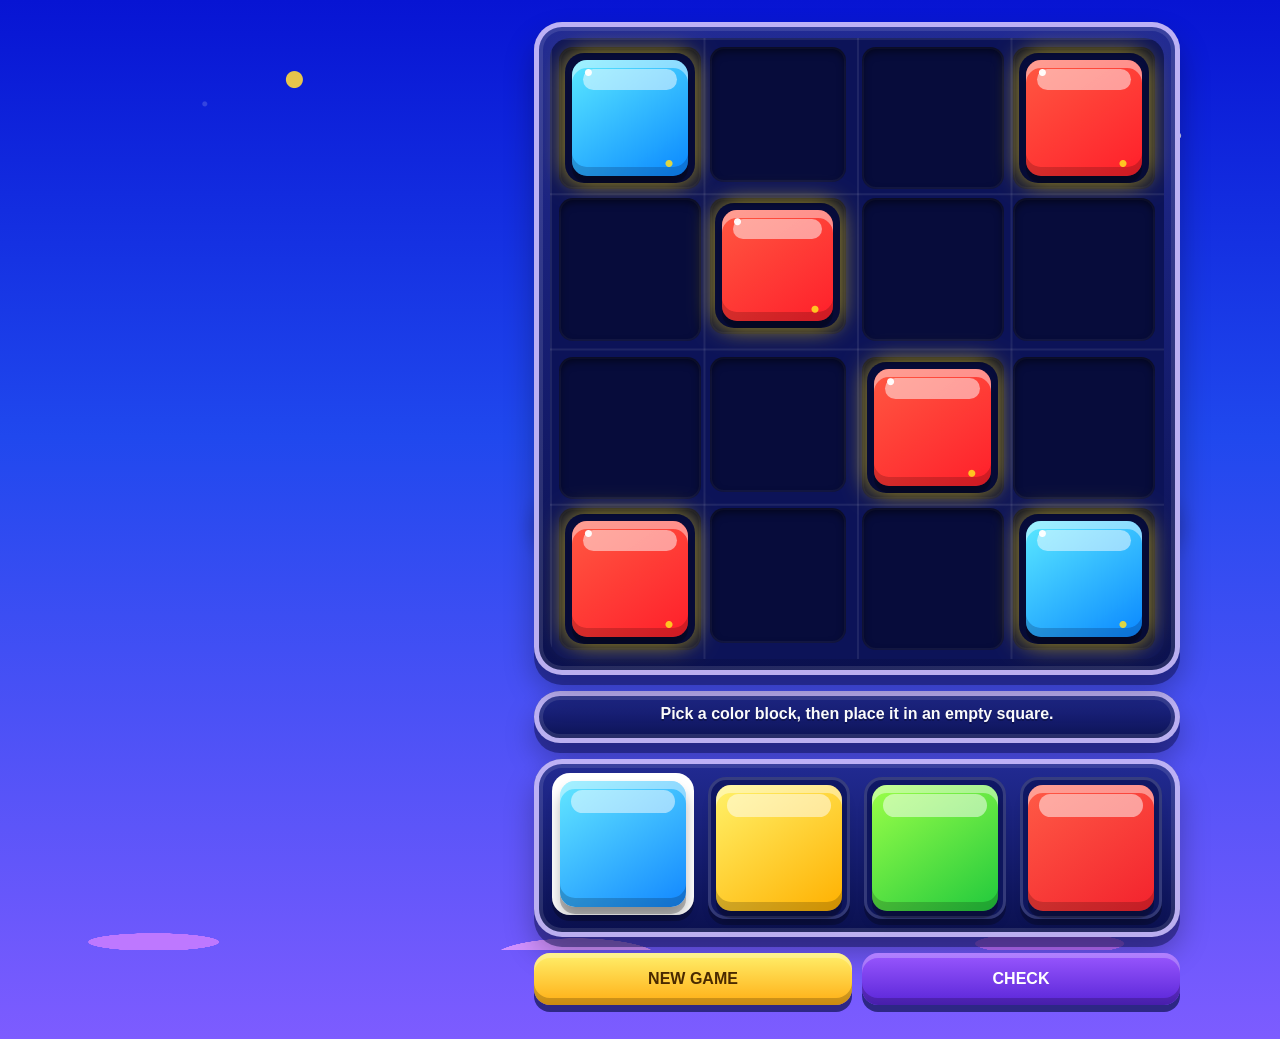
==== commit 78e62291: "Update widget test to check for individual text widgets 'BLOCK' and 'DASH'" ====
--- a/game.html
+++ b/game.html
@@ -2,1240 +2,808 @@
 <html lang="en">
 <head>
 <meta charset="UTF-8">
-<meta name="viewport" content="width=device-width, initial-scale=1.0, maximum-scale=1.0, user-scalable=no">
-<title>Diagonal Path</title>
+<meta name="viewport" content="width=device-width, initial-scale=1.0">
+<title>Color Sudoku Blast</title>
 <style>
-  * { margin: 0; padding: 0; box-sizing: border-box; }
+  :root {
+    --bg-a: #1222db;
+    --bg-b: #6d55ff;
+    --panel: #1d2382;
+    --panel-dark: #080f4e;
+    --panel-line: #b9a8ff;
+    --text: #ffffff;
+    --yellow: #ffd52e;
+  }
+
+  * {
+    box-sizing: border-box;
+  }
 
   body {
-    position: relative;
+    margin: 0;
+    min-height: 100vh;
+    color: var(--text);
+    font-family: Arial, Helvetica, sans-serif;
     background:
-      linear-gradient(rgba(255,255,255,0.05) 1px, transparent 1px),
-      linear-gradient(90deg, rgba(255,255,255,0.05) 1px, transparent 1px),
-      linear-gradient(180deg, #3422b8 0%, #2f57d4 52%, #2368df 100%);
-    background-size: 64px 64px, 64px 64px, 100% 100%;
-    overflow: hidden;
-    width: 100vw;
-    height: 100vh;
-    font-family: 'Arial Black', sans-serif;
-    touch-action: none;
-    user-select: none;
-    -webkit-user-select: none;
-  }
-
-  body::before {
+      radial-gradient(circle at 16% 10%, rgba(255,255,255,0.16) 0 2px, transparent 3px),
+      radial-gradient(circle at 88% 18%, rgba(255,255,255,0.18) 0 2px, transparent 3px),
+      linear-gradient(180deg, #0714d3 0%, #2048ee 42%, #7d5cff 100%);
+    overflow-x: hidden;
+  }
+
+  body::before,
+  body::after {
     content: "";
     position: fixed;
-    inset: 0;
+    left: 0;
+    right: 0;
     pointer-events: none;
-    background-image:
-      linear-gradient(#3f72eb, #3f72eb),
-      linear-gradient(#2250c7, #2250c7),
-      linear-gradient(#4b80f5, #4b80f5),
-      linear-gradient(#2ad4f1, #2ad4f1);
-    background-size: 8px 8px, 6px 6px, 7px 7px, 5px 5px;
-    background-position: 14% 9%, 42% 5%, 82% 18%, 57% 24%;
-    background-repeat: no-repeat;
-    opacity: 0.45;
-  }
-
-  /* Block Blast style track panel — centered */
-  #track-bg {
-    position: fixed;
-    top: 0; bottom: 0;
-    background: #0b1647;
-    z-index: 0;
-    box-shadow: inset 0 0 0 3px #263777, 0 0 40px rgba(0,0,0,0.25);
-  }
-
-  /* Clip window for the scrolling world */
-  #world-clip {
-    position: fixed;
-    top: 0; bottom: 0;
-    overflow: hidden;
+  }
+
+  body::before {
+    top: 0;
+    height: 52vh;
+    background:
+      radial-gradient(circle at 23% 17%, #ffd83c 0 8px, transparent 9px),
+      radial-gradient(circle at 78% 12%, #ffd83c 0 7px, transparent 8px),
+      radial-gradient(circle at 92% 29%, rgba(255,255,255,0.85) 0 3px, transparent 4px);
+    opacity: 0.9;
+  }
+
+  body::after {
+    bottom: -50px;
+    height: 160px;
+    background:
+      radial-gradient(ellipse at 12% 95%, #be78ff 0 65px, transparent 66px),
+      radial-gradient(ellipse at 45% 105%, #d191ff 0 82px, transparent 83px),
+      radial-gradient(ellipse at 82% 96%, #b96dff 0 74px, transparent 75px);
+  }
+
+  button {
+    font: inherit;
+  }
+
+  .app {
+    position: relative;
     z-index: 1;
-  }
-
-  /* The world scrolls inside the clip */
-  #world {
-    position: absolute;
-    top: 0; left: 0;
-    width: 100%;
+    width: min(520px, calc(100vw - 24px));
+    margin: 0 auto;
+    min-height: 100vh;
+    padding: 22px 0 34px;
+    display: grid;
+    gap: 16px;
+  }
+
+  .header {
+    display: grid;
+    grid-template-columns: 58px 1fr 58px;
+    align-items: center;
+    gap: 12px;
+  }
+
+  .round-btn {
+    width: 58px;
+    aspect-ratio: 1;
+    border: 0;
+    border-radius: 50%;
+    color: #fff;
+    cursor: pointer;
+    font-size: 2rem;
+    font-weight: 900;
+    background: linear-gradient(180deg, #9a58ff 0%, #5925d7 100%);
+    box-shadow:
+      inset 0 5px 0 rgba(255,255,255,0.24),
+      inset 0 -8px 0 rgba(0,0,0,0.22),
+      0 8px 0 #20106f,
+      0 13px 22px rgba(0,0,0,0.25);
+  }
+
+  h1 {
+    margin: 0;
+    text-align: center;
+    font-size: clamp(2.1rem, 11vw, 4.3rem);
+    line-height: 0.88;
+    letter-spacing: 0;
+    text-transform: uppercase;
+    text-shadow:
+      0 6px 0 #17106d,
+      0 11px 18px rgba(0,0,0,0.32);
+  }
+
+  h1 span {
+    display: block;
+  }
+
+  .color-word {
+    background: linear-gradient(90deg, #ff3c33 0 22%, #ffda36 22% 44%, #79e924 44% 66%, #24b8ff 66% 82%, #9a55ff 82%);
+    -webkit-background-clip: text;
+    background-clip: text;
+    color: transparent;
+    -webkit-text-stroke: 2px rgba(255,255,255,0.35);
+  }
+
+  .hud {
+    display: grid;
+    grid-template-columns: 1fr 1fr auto auto;
+    gap: 10px;
+    align-items: center;
+    padding: 14px;
+    border-radius: 28px;
+    background: linear-gradient(180deg, rgba(48,70,224,0.96), rgba(29,35,130,0.98));
+    box-shadow:
+      inset 0 4px 0 rgba(255,255,255,0.12),
+      0 9px 0 rgba(14,21,93,0.55);
+  }
+
+  .stat {
+    display: grid;
+    grid-template-columns: auto 1fr;
+    gap: 8px;
+    align-items: center;
+    min-width: 0;
+  }
+
+  .stat-icon {
+    width: 38px;
+    aspect-ratio: 1;
+    display: grid;
+    place-items: center;
+    border-radius: 12px;
+    font-size: 1.8rem;
+    background: linear-gradient(180deg, #fff070, #ff9f15);
+    color: #7a3a00;
+    box-shadow: inset 0 3px 0 rgba(255,255,255,0.45), 0 4px 0 rgba(0,0,0,0.2);
+  }
+
+  .stat span {
+    display: block;
+    font-size: 0.82rem;
+    font-weight: 900;
+  }
+
+  .stat strong {
+    display: block;
+    color: var(--yellow);
+    font-size: 1.45rem;
+    line-height: 1;
+    text-shadow: 0 3px 0 rgba(0,0,0,0.24);
+  }
+
+  .tool-btn {
+    width: 54px;
+    aspect-ratio: 1;
+    border: 0;
+    border-radius: 50%;
+    color: #fff;
+    cursor: pointer;
+    font-size: 1.45rem;
+    font-weight: 900;
+    background: linear-gradient(180deg, #25c7ff, #1178ff);
+    box-shadow:
+      inset 0 5px 0 rgba(255,255,255,0.28),
+      inset 0 -7px 0 rgba(0,0,0,0.2),
+      0 6px 0 rgba(13,26,99,0.65);
+  }
+
+  .tool-btn.undo {
+    background: linear-gradient(180deg, #a967ff, #6a26e8);
+  }
+
+  .board-card,
+  .tray,
+  .message {
+    border-radius: 28px;
+    background: linear-gradient(180deg, #222b94, #0a104e);
+    box-shadow:
+      inset 0 0 0 5px rgba(203,190,255,0.9),
+      inset 0 0 0 9px rgba(255,255,255,0.11),
+      0 10px 0 rgba(15,16,83,0.5),
+      0 17px 30px rgba(0,0,0,0.28);
+  }
+
+  .board-card {
+    position: relative;
+    padding: 16px;
+  }
+
+  .board {
+    display: grid;
+    grid-template-columns: repeat(4, 1fr);
+    gap: 9px;
+    padding: 9px;
+    border-radius: 20px;
+    background:
+      linear-gradient(rgba(255,255,255,0.08) 2px, transparent 2px),
+      linear-gradient(90deg, rgba(255,255,255,0.08) 2px, transparent 2px),
+      #0c1358;
+    background-size: 25% 25%;
   }
 
   .cell {
-    position: absolute;
-    --block-face: #23c7eb;
-    --block-light: #66e8ff;
-    --block-side: #14a4d1;
-    --block-dark: #0872a6;
-    background: var(--block-face);
-    border-color: var(--block-light) var(--block-side) var(--block-dark) var(--block-light);
-    border-radius: 6px;
-    border-style: solid;
-    border-width: 5px;
-    box-shadow: none;
-  }
-
-  .board-cell {
-    position: absolute;
-    width: var(--cell-size);
-    height: var(--cell-size);
-    border-radius: 6px;
-    background: #101c4a;
-    border: 1px solid rgba(116, 164, 255, 0.08);
-    z-index: 1;
-  }
-
-  .cell-red {
-    --block-face: #f13631;
-    --block-light: #ff746d;
-    --block-side: #c92027;
-    --block-dark: #941018;
-    z-index: 10;
-    animation: hazard-pulse 1.5s ease-in-out infinite;
-  }
-
-  @keyframes hazard-pulse {
-    0%, 100% { transform: scale(1); filter: brightness(1); }
-    50% { transform: scale(1.04); filter: brightness(1.16); }
-  }
-
-  .cell-trail {
-    --block-face: #3368ec;
-    --block-light: #6597ff;
-    --block-side: #2350c8;
-    --block-dark: #18379a;
-    z-index: 5;
-    animation: trail-fade 0.3s ease-out;
-  }
-
-  .coin {
-    position: absolute;
-    border-radius: 50%;
-    z-index: 35;
-    background: #ffd83a;
-    border: 3px solid #f7a900;
-    box-shadow: none;
-    animation: coin-wobble 1.1s ease-in-out infinite;
-  }
-
-  .coin::before {
+    position: relative;
+    min-width: 0;
+    aspect-ratio: 1;
+    border: 0;
+    border-radius: 14px;
+    background: #070c3b;
+    cursor: pointer;
+    box-shadow:
+      inset 0 4px 8px rgba(0,0,0,0.55),
+      inset 0 0 0 2px rgba(255,255,255,0.05);
+    transition: transform 130ms ease, filter 130ms ease, box-shadow 130ms ease;
+  }
+
+  .cell:nth-child(2),
+  .cell:nth-child(6),
+  .cell:nth-child(10),
+  .cell:nth-child(14) {
+    margin-right: 7px;
+  }
+
+  .cell:nth-child(n+5):nth-child(-n+8) {
+    margin-bottom: 7px;
+  }
+
+  .cell:hover,
+  .cell.selected {
+    transform: translateY(-3px);
+    box-shadow:
+      inset 0 4px 8px rgba(0,0,0,0.55),
+      0 0 0 4px #fff,
+      0 0 26px rgba(255,224,45,0.65);
+    z-index: 2;
+  }
+
+  .cell.error {
+    animation: shake 260ms ease;
+    box-shadow:
+      inset 0 4px 8px rgba(0,0,0,0.55),
+      0 0 0 5px #ff3030,
+      0 0 26px rgba(255,48,48,0.8);
+  }
+
+  .cell.cleared {
+    animation: pop 320ms ease;
+  }
+
+  .block,
+  .piece-swatch {
+    display: block;
+    aspect-ratio: 1;
+    border-radius: 15px;
+    position: relative;
+    box-shadow:
+      inset 0 8px 0 rgba(255,255,255,0.42),
+      inset 0 -9px 0 rgba(0,0,0,0.19),
+      0 7px 0 rgba(0,0,0,0.24),
+      0 10px 14px rgba(0,0,0,0.28);
+  }
+
+  .block::before,
+  .piece-swatch::before {
     content: "";
     position: absolute;
-    inset: 22%;
-    border-radius: 50%;
-    border: 2px solid rgba(255,255,255,0.45);
-    border-left-color: rgba(185,98,0,0.35);
-    border-bottom-color: rgba(185,98,0,0.35);
-    box-shadow: none;
-  }
-
-  .coin.collected {
-    animation: coin-collect 0.22s ease-out forwards;
-  }
-
-  @keyframes coin-wobble {
-    0%, 100% { transform: translateY(0) scale(1); }
-    50% { transform: translateY(-3px) scale(1.06); }
-  }
-
-  @keyframes coin-collect {
-    to { opacity: 0; transform: translateY(-18px) scale(1.45) rotate(18deg); }
-  }
-
-  @keyframes trail-fade {
-    from { transform: scale(0.8); opacity: 0; }
-    to { transform: scale(1); opacity: 1; }
-  }
-
-  /* Player: fixed on screen — Y never changes, only X moves */
-  #player {
-    position: fixed;
-    border-radius: 8px;
-    background: #23c7eb;
-    border-color: #66e8ff #14a4d1 #0872a6 #66e8ff;
-    border-style: solid;
-    border-width: 5px;
-    box-shadow: none;
-    z-index: 100;
+    inset: 9px 11px auto 11px;
+    height: 18%;
+    border-radius: 999px;
+    background: rgba(255,255,255,0.5);
+  }
+
+  .block {
+    position: absolute;
+    inset: 9%;
+    opacity: 0;
+    transform: scale(0.65);
+    transition: opacity 150ms ease, transform 150ms ease;
+  }
+
+  .cell.filled .block {
+    opacity: 1;
+    transform: scale(1);
+  }
+
+  .cell.locked .block {
+    filter: saturate(1.08);
+  }
+
+  .cell.locked .block::after {
+    content: "";
+    position: absolute;
+    inset: -7px;
+    border-radius: 19px;
+    background:
+      radial-gradient(circle at 18% 15%, rgba(255,255,255,0.95) 0 3px, transparent 4px),
+      radial-gradient(circle at 80% 85%, rgba(255,224,45,0.85) 0 3px, transparent 4px);
+    box-shadow: 0 0 24px rgba(255,224,45,0.7);
     pointer-events: none;
-    transition: transform 0.1s;
-  }
-
-  #player.moving {
-    animation: player-bounce 0.3s ease-out;
-  }
-
-  @keyframes player-bounce {
-    0% { transform: scale(1); }
-    50% { transform: scale(1.15); }
+  }
+
+  .color-1 { background: linear-gradient(145deg, #63e7ff 0%, #1287ff 100%); }
+  .color-2 { background: linear-gradient(145deg, #fff26a 0%, #ffb000 100%); }
+  .color-3 { background: linear-gradient(145deg, #9cff48 0%, #20c93d 100%); }
+  .color-4 { background: linear-gradient(145deg, #ff5b46 0%, #f3222d 100%); }
+
+  .message {
+    min-height: 52px;
+    padding: 14px 18px;
+    font-weight: 900;
+    text-align: center;
+    text-shadow: 0 2px 0 rgba(0,0,0,0.24);
+  }
+
+  .tray {
+    display: grid;
+    grid-template-columns: repeat(4, 1fr);
+    gap: 14px;
+    padding: 18px;
+  }
+
+  .piece {
+    min-width: 0;
+    border: 0;
+    border-radius: 18px;
+    padding: 8px;
+    cursor: pointer;
+    background: #101866;
+    box-shadow:
+      inset 0 0 0 3px rgba(255,255,255,0.16),
+      0 6px 0 rgba(0,0,0,0.25);
+  }
+
+  .piece.active,
+  .piece:hover {
+    background: #ffffff;
+    transform: translateY(-4px);
+  }
+
+  .piece-swatch {
+    width: 100%;
+  }
+
+  .actions {
+    display: grid;
+    grid-template-columns: repeat(2, 1fr);
+    gap: 10px;
+  }
+
+  .action {
+    border: 0;
+    border-radius: 16px;
+    min-height: 52px;
+    cursor: pointer;
+    color: #fff;
+    font-weight: 900;
+    text-transform: uppercase;
+    background: linear-gradient(180deg, #9a58ff, #5925d7);
+    box-shadow:
+      inset 0 5px 0 rgba(255,255,255,0.24),
+      inset 0 -7px 0 rgba(0,0,0,0.2),
+      0 7px 0 rgba(11,16,76,0.68);
+  }
+
+  .action.primary {
+    color: #4a2a00;
+    background: linear-gradient(180deg, #fff06c, #ffad13);
+  }
+
+  .win {
+    position: absolute;
+    inset: 16px;
+    display: none;
+    place-items: center;
+    border-radius: 22px;
+    background: rgba(7, 12, 59, 0.84);
+    text-align: center;
+    z-index: 5;
+  }
+
+  .win.show {
+    display: grid;
+    animation: pop 320ms ease;
+  }
+
+  .win-card strong {
+    display: block;
+    font-size: clamp(2.6rem, 13vw, 5.6rem);
+    line-height: 0.9;
+    color: var(--yellow);
+    text-transform: uppercase;
+    text-shadow: 0 6px 0 rgba(0,0,0,0.28);
+  }
+
+  .win-card p {
+    margin: 12px 0 0;
+    font-weight: 900;
+  }
+
+  @keyframes shake {
+    0%, 100% { transform: translateX(0); }
+    25% { transform: translateX(-7px); }
+    75% { transform: translateX(7px); }
+  }
+
+  @keyframes pop {
+    0% { transform: scale(0.9); }
+    65% { transform: scale(1.05); }
     100% { transform: scale(1); }
   }
 
-  #controls {
-    position: fixed;
-    bottom: 44px;
-    left: 0; width: 100%;
-    display: flex;
-    justify-content: space-between;
-    padding: 0 28px;
-    z-index: 200;
-    pointer-events: none;
-  }
-
-  .arrow-btn {
-    width: 75px; height: 75px;
-    border-radius: 14px;
-    background: linear-gradient(180deg, #ffd94d 0%, #ff9f13 58%, #e35c11 100%);
-    border: 3px solid #ffe985;
-    display: flex; align-items: center; justify-content: center;
-    cursor: pointer; pointer-events: all;
-    box-shadow:
-      inset 0 5px 0 rgba(255,255,255,0.38),
-      inset 0 -6px 0 rgba(148,55,0,0.28),
-      0 7px 18px rgba(0, 20, 90, 0.35);
-    -webkit-tap-highlight-color: transparent;
-    transition: all 0.12s;
-  }
-  .arrow-btn:active { 
-    transform: scale(0.85); 
-    background: linear-gradient(180deg, #31ddf5 0%, #1d9be0 100%);
-    box-shadow: 0 0 22px rgba(49, 221, 245, 0.55);
-  }
-  .arrow-btn svg { width: 35px; height: 35px; }
-  .arrow-btn svg polyline { stroke: #fff; filter: drop-shadow(0 2px 0 rgba(0,0,0,0.22)); }
-
-  #hud {
-    position: fixed;
-    top: 20px; left: 50%;
-    transform: translateX(-50%);
-    background: linear-gradient(180deg, rgba(35, 93, 221, 0.96) 0%, rgba(31, 65, 185, 0.96) 100%);
-    border: 3px solid rgba(116, 164, 255, 0.72);
-    border-radius: 12px;
-    padding: 9px 18px;
-    font-size: 16px; font-weight: 900; color: #fff;
-    z-index: 200;
-    backdrop-filter: blur(10px);
-    white-space: nowrap;
-    box-shadow:
-      inset 0 4px 0 rgba(255,255,255,0.16),
-      0 5px 16px rgba(0, 20, 90, 0.32);
-    display: flex;
-    gap: 18px;
-    align-items: center;
-  }
-
-  #hud .stat { display: flex; flex-direction: column; align-items: center; }
-  #hud .label { font-size: 10px; opacity: 0.78; font-weight: 700; }
-  #hud .value { font-size: 18px; text-shadow: 0 2px 0 rgba(0,0,0,0.22); }
-  #hud .highlight { color: #ffd83a; }
-  #coinVal { color: #ffd83a; }
-
-  #gameover {
-    display: none;
-    position: fixed; inset: 0;
-    background: rgba(18, 28, 115, 0.82);
-    z-index: 300;
-    flex-direction: column; align-items: center; justify-content: center;
-    gap: 20px;
-    backdrop-filter: blur(8px);
-  }
-  #gameover.show { display: flex; animation: gameover-appear 0.3s ease-out; }
-  
-  @keyframes gameover-appear {
-    from { opacity: 0; transform: scale(0.9); }
-    to { opacity: 1; transform: scale(1); }
-  }
-
-  #gameover h2 { 
-    color: #fff; 
-    font-size: 3rem; 
-    font-weight: 900;
-    text-shadow: 0 4px 20px rgba(0,0,0,0.5);
-    animation: title-glow 2s ease-in-out infinite;
-  }
-
-  @keyframes title-glow {
-    0%, 100% { text-shadow: 0 4px 20px rgba(255,107,107,0.5); }
-    50% { text-shadow: 0 4px 40px rgba(255,107,107,0.9), 0 0 60px rgba(255,107,107,0.6); }
-  }
-
-  #gameover p { color: rgba(255,255,255,0.9); font-size: 1.3rem; font-weight: 700; }
-  #gameover .stats-grid {
-    display: grid;
-    grid-template-columns: repeat(3, minmax(88px, 1fr));
-    gap: 15px;
-    margin: 10px 0;
-  }
-  #gameover .stat-box {
-    background: linear-gradient(180deg, rgba(47, 102, 224, 0.85) 0%, rgba(30, 61, 171, 0.85) 100%);
-    padding: 15px 25px;
-    border-radius: 10px;
-    backdrop-filter: blur(10px);
-    border: 2px solid rgba(116, 164, 255, 0.72);
-    box-shadow: inset 0 4px 0 rgba(255,255,255,0.15), 0 6px 15px rgba(0,0,0,0.18);
-  }
-  #gameover .stat-box .label { font-size: 0.9rem; color: #fff; opacity: 0.9; }
-  #gameover .stat-box .value { font-size: 1.8rem; color: #fff; font-weight: 900; }
-
-  #restartBtn {
-    margin-top: 15px; 
-    padding: 18px 55px;
-    border-radius: 14px; 
-    background: linear-gradient(180deg, #2ee35b 0%, #1cc843 56%, #108c2b 100%);
-    color: #fff; 
-    font-size: 1.2rem; 
-    font-weight: 900;
-    border: none; 
-    cursor: pointer;
-    box-shadow: inset 0 5px 0 rgba(255,255,255,0.35), inset 0 -6px 0 rgba(0,82,20,0.28), 0 7px 20px rgba(0,0,0,0.25);
-    transition: all 0.2s;
-    text-transform: uppercase;
-    letter-spacing: 1px;
-  }
-  #restartBtn:hover { transform: translateY(-2px); box-shadow: inset 0 5px 0 rgba(255,255,255,0.35), inset 0 -6px 0 rgba(0,82,20,0.28), 0 9px 26px rgba(0,0,0,0.3); }
-  #restartBtn:active { transform: scale(0.95); }
-
-  @keyframes shake {
-    0%,100% { transform: translate(0,0); }
-    10% { transform: translate(-12px, 3px) rotate(-2deg); }
-    20% { transform: translate(12px, -3px) rotate(2deg); }
-    30% { transform: translate(-10px, 2px) rotate(-1deg); }
-    40% { transform: translate(10px, -2px) rotate(1deg); }
-    50% { transform: translate(-8px, 1px) rotate(-1deg); }
-    60% { transform: translate(8px, -1px) rotate(1deg); }
-    70% { transform: translate(-5px, 1px); }
-    80% { transform: translate(5px, -1px); }
-    90% { transform: translate(-2px, 0); }
-  }
-  .shake { animation: shake 0.5s cubic-bezier(.36,.07,.19,.97); }
-
-  /* ── Timer bar ── */
-  #timer-wrap {
-    position: fixed;
-    top: 75px;
-    left: 50%;
-    transform: translateX(-50%);
-    z-index: 200;
-    display: flex;
-    align-items: center;
-    gap: 0;
-  }
-  #timer-track {
-    width: 200px;
-    height: 12px;
-    background: rgba(11, 28, 122, 0.55);
-    border: 2px solid rgba(116, 164, 255, 0.62);
-    border-radius: 8px;
-    overflow: hidden;
-    box-shadow: inset 0 2px 5px rgba(0,0,0,0.3);
-  }
-  #timer-bar {
-    height: 100%;
-    width: 100%;
-    border-radius: 6px;
-    background: linear-gradient(90deg, #2ee35b 0%, #ffd83a 100%);
-    transform-origin: left center;
-    transition: background 0.3s;
-    box-shadow: 0 0 13px rgba(46, 227, 91, 0.48);
-  }
-  #timer-bar.warn { 
-    background: linear-gradient(90deg, #ffd83a 0%, #ff9f13 100%);
-    box-shadow: 0 0 15px rgba(255, 159, 19, 0.58);
-  }
-  #timer-bar.danger { 
-    background: linear-gradient(90deg, #ff5147 0%, #ee261e 100%);
-    animation: timer-pulse 0.5s ease-in-out infinite;
-    box-shadow: 0 0 20px rgba(238, 38, 30, 0.78);
-  }
-
-  @keyframes timer-pulse {
-    0%, 100% { box-shadow: 0 0 20px rgba(238, 38, 30, 0.78); }
-    50% { box-shadow: 0 0 30px rgba(255, 81, 71, 0.95); }
-  }
-
-  /* Combo display */
-  #combo {
-    position: fixed;
-    top: 125px;
-    left: 50%;
-    transform: translateX(-50%);
-    z-index: 201;
-    background: linear-gradient(180deg, rgba(255,216,58,0.98) 0%, rgba(255,159,19,0.98) 100%);
-    padding: 8px 20px;
-    border-radius: 10px;
-    font-size: 16px;
-    font-weight: 900;
-    color: #fff;
-    text-shadow: 0 2px 4px rgba(0,0,0,0.3);
-    box-shadow: inset 0 4px 0 rgba(255,255,255,0.35), 0 5px 15px rgba(255,140,0,0.5);
-    display: none;
-    animation: combo-bounce 0.4s cubic-bezier(0.68, -0.55, 0.265, 1.55);
-  }
-
-  #combo.show { display: block; }
-
-  @keyframes combo-bounce {
-    0% { transform: translateX(-50%) scale(0); }
-    50% { transform: translateX(-50%) scale(1.2); }
-    100% { transform: translateX(-50%) scale(1); }
-  }
-
-  /* Score popup */
-  .score-popup {
-    position: fixed;
-    font-size: 28px;
-    font-weight: 900;
-    color: #ffd83a;
-    text-shadow: 0 2px 8px rgba(0,0,0,0.4);
-    pointer-events: none;
-    z-index: 150;
-    animation: score-float 1s ease-out forwards;
-  }
-
-  @keyframes score-float {
-    0% { opacity: 1; transform: translateY(0) scale(1); }
-    50% { opacity: 1; transform: translateY(-30px) scale(1.3); }
-    100% { opacity: 0; transform: translateY(-70px) scale(0.8); }
-  }
-
-  /* Particles */
-  .particle {
-    position: fixed;
-    width: 9px;
-    height: 9px;
-    border-radius: 2px;
-    pointer-events: none;
-    z-index: 90;
-  }
-
-  @keyframes particle-burst {
-    0% { opacity: 1; transform: translate(0, 0) scale(1); }
-    100% { opacity: 0; transform: translate(var(--tx), var(--ty)) scale(0); }
+  @media (min-width: 840px) {
+    .app {
+      width: min(1080px, calc(100vw - 40px));
+      grid-template-columns: 410px minmax(420px, 1fr);
+      align-items: center;
+      gap: 24px;
+    }
+
+    .header,
+    .hud,
+    .play-area {
+      grid-column: 2;
+      grid-row: 1 / span 4;
+      align-self: center;
+      display: grid;
+      gap: 16px;
+    }
+  }
+
+  @media (max-width: 440px) {
+    .app {
+      width: min(100vw - 16px, 520px);
+      padding-top: 14px;
+      gap: 12px;
+    }
+
+    .header {
+      grid-template-columns: 48px 1fr 48px;
+      gap: 8px;
+    }
+
+    .round-btn {
+      width: 48px;
+      font-size: 1.6rem;
+    }
+
+    .hud {
+      grid-template-columns: 1fr 1fr;
+      border-radius: 20px;
+    }
+
+    .tool-btn {
+      width: 48px;
+      justify-self: center;
+    }
+
+    .board-card {
+      padding: 12px;
+      border-radius: 22px;
+    }
+
+    .board {
+      gap: 6px;
+      padding: 6px;
+    }
+
+    .cell {
+      border-radius: 10px;
+    }
+
+    .cell:nth-child(2),
+    .cell:nth-child(6),
+    .cell:nth-child(10),
+    .cell:nth-child(14) {
+      margin-right: 4px;
+    }
+
+    .cell:nth-child(n+5):nth-child(-n+8) {
+      margin-bottom: 4px;
+    }
+
+    .tray {
+      gap: 9px;
+      padding: 13px;
+    }
   }
 </style>
 </head>
 <body>
-
-<div id="track-bg"></div>
-<div id="world-clip">
-  <div id="world"></div>
-</div>
-
-<div id="hud">
-  <div class="stat">
-    <div class="label">SCORE</div>
-    <div class="value highlight" id="scoreVal">0</div>
-  </div>
-  <div class="stat">
-    <div class="label">BEST</div>
-    <div class="value" id="bestVal">0</div>
-  </div>
-  <div class="stat">
-    <div class="label">COINS</div>
-    <div class="value" id="coinVal">0</div>
-  </div>
-</div>
-
-<div id="timer-wrap">
-  <div id="timer-track">
-    <div id="timer-bar"></div>
-  </div>
-</div>
-
-<div id="combo"></div>
-
-<div id="controls">
-  <button class="arrow-btn" id="btnLeft">
-    <svg viewBox="0 0 24 24" fill="none" stroke="#ffffff" stroke-width="3"
-         stroke-linecap="round" stroke-linejoin="round">
-      <polyline points="15 18 9 12 15 6"/>
-    </svg>
-  </button>
-  <button class="arrow-btn" id="btnRight">
-    <svg viewBox="0 0 24 24" fill="none" stroke="#ffffff" stroke-width="3"
-         stroke-linecap="round" stroke-linejoin="round">
-      <polyline points="9 18 15 12 9 6"/>
-    </svg>
-  </button>
-</div>
-
-<div id="player"></div>
-
-<div id="gameover">
-  <h2>GAME OVER</h2>
-  <div class="stats-grid">
-    <div class="stat-box">
-      <div class="label">SCORE</div>
-      <div class="value" id="finalScore">0</div>
-    </div>
-    <div class="stat-box">
-      <div class="label">COINS</div>
-      <div class="value" id="finalCoins">0</div>
-    </div>
-    <div class="stat-box">
-      <div class="label">BEST COMBO</div>
-      <div class="value" id="finalCombo">0</div>
-    </div>
-  </div>
-  <p id="newBestMsg" style="display: none; color: #FFD83A; font-size: 1.5rem;">NEW HIGH SCORE!</p>
-  <button id="restartBtn">Play Again</button>
-</div>
+  <main class="app">
+    <header class="header">
+      <button class="round-btn" id="newGame" aria-label="New game">⚙</button>
+      <h1><span class="color-word">Color</span><span>Sudoku</span></h1>
+      <button class="round-btn" id="check" aria-label="Check">♛</button>
+    </header>
+
+    <section class="hud" aria-label="Game stats">
+      <div class="stat">
+        <span class="stat-icon">★</span>
+        <div><span>Score</span><strong id="moves">0</strong></div>
+      </div>
+      <div class="stat">
+        <span class="stat-icon">🏆</span>
+        <div><span>Best</span><strong id="blasts">0</strong></div>
+      </div>
+      <button class="tool-btn" id="hint" aria-label="Hint">?</button>
+      <button class="tool-btn undo" id="erase" aria-label="Erase">↶</button>
+    </section>
+
+    <section class="play-area">
+      <div class="board-card">
+        <div class="board" id="board" aria-label="4 by 4 color sudoku grid"></div>
+        <div class="win" id="win">
+          <div class="win-card">
+            <strong>Blast!</strong>
+            <p>Pattern complete</p>
+          </div>
+        </div>
+      </div>
+
+      <div class="message" id="message">Pick a color block, then place it in an empty square.</div>
+
+      <div class="tray" id="palette" aria-label="Color choices"></div>
+
+      <div class="actions">
+        <button class="action primary" id="newRound">New Game</button>
+        <button class="action" id="autoCheck">Check</button>
+      </div>
+    </section>
+  </main>
 
 <script>
-
-// ════════════════════════════════════════════
-//  AUDIO ENGINE
-// ════════════════════════════════════════════
-const AudioCtx = window.AudioContext || window.webkitAudioContext;
-let audioCtx = null;
-
-function getAudio() {
-  if (!audioCtx) audioCtx = new AudioCtx();
-  if (audioCtx.state === 'suspended') audioCtx.resume();
-  return audioCtx;
-}
-
-function playTone(freq, type, dur, vol = 0.3, detune = 0) {
-  try {
-    const ctx = getAudio();
-    const osc = ctx.createOscillator();
-    const gain = ctx.createGain();
-
-    osc.connect(gain);
-    gain.connect(ctx.destination);
-
-    osc.type = type;
-    osc.frequency.value = freq;
-    osc.detune.value = detune;
-
-    gain.gain.setValueAtTime(vol, ctx.currentTime);
-    gain.gain.exponentialRampToValueAtTime(0.001, ctx.currentTime + dur);
-
-    osc.start();
-    osc.stop(ctx.currentTime + dur);
-  } catch (e) {}
-}
-
-function sfxMove() {
-  playTone(440 + comboCount * 30, 'sine', 0.08, 0.15);
-}
-
-function sfxCombo() {
-  playTone(660, 'triangle', 0.12, 0.2);
-}
-
-function sfxCoin(count = 1) {
-  const notes = [988, 1175, 1397, 1760];
-  for (let i = 0; i < Math.min(count, notes.length); i++) {
-    setTimeout(() => {
-      playTone(notes[i], 'triangle', 0.09, 0.16);
-      playTone(notes[i] * 2, 'sine', 0.05, 0.06);
-    }, i * 45);
-  }
-}
-
-function sfxDeath() {
-  playTone(200, 'sawtooth', 0.3, 0.35);
-  setTimeout(() => playTone(150, 'sawtooth', 0.3, 0.3), 100);
-  setTimeout(() => playTone(100, 'sawtooth', 0.4, 0.3), 220);
-}
-
-function sfxNewBest() {
-  [523, 659, 784, 988, 1175, 1568].forEach((f, i) =>
-    setTimeout(() => playTone(f, 'sine', 0.18, 0.25), i * 60)
-  );
-}
-
-// ════════════════════════════════════════════
-//  CONFIG
-// ════════════════════════════════════════════
-const COLS           = 5;
-const GAP            = 4;
-const TOTAL_ROWS     = 400;
-const BASE_MOVE_MS   = 200;
-const HAZARD_PERIOD  = 5;
-const HAZARD_OFFSET  = 6;
-const HAZARD_LOOKAHEAD_ROWS = 80;
-const ROW_CLEANUP_BEHIND = 80;
-const COIN_PERIOD    = 4;
-const COIN_OFFSET    = 10;
-const COIN_CHANCE    = 0.58;
-const COIN_POINTS    = 10;
-
-// Camera trigger: world starts scrolling once player reaches this fraction from top
-const CAM_TRIGGER_FRAC = 0.50;
-
-// ════════════════════════════════════════════
-//  TIMER BAR CONFIG
-// ════════════════════════════════════════════
-const TIMER_MAX      = 100;
-const BASE_TIMER_DRAIN = 22;
-const MAX_TIMER_DRAIN  = 62;
-const TIMER_REFILL   = 35;
-
-// ════════════════════════════════════════════
-//  COMBO SYSTEM
-// ════════════════════════════════════════════
-const COMBO_TIMEOUT  = 1500;  // ms to maintain combo
-let comboCount       = 0;
-let comboTimer       = null;
-let maxCombo         = 0;
-let lastComboMove    = null;  // Tracks consecutive diagonal/forward streaks
-
-// ════════════════════════════════════════════
-//  PROGRESSIVE DIFFICULTY
-// ════════════════════════════════════════════
-let currentSpeed     = BASE_MOVE_MS;
-let currentDrain     = BASE_TIMER_DRAIN;
-
-// ════════════════════════════════════════════
-//  LAYOUT  (grid centered)
-// ════════════════════════════════════════════
-let CELL_SIZE, ROW_H, GRID_W, GRID_LEFT;
-
-function computeLayout() {
-  const vw = window.innerWidth;
-  const vh = window.innerHeight;
-
-  const visibleAbove = vh * CAM_TRIGGER_FRAC;
-  const byHeight = Math.floor(visibleAbove / 22) - GAP;
-  const byWidth  = Math.floor((vw * 0.86 - GAP * (COLS + 1)) / COLS);
-  CELL_SIZE = Math.max(Math.min(byHeight, byWidth), 30);
-  ROW_H     = CELL_SIZE + GAP;
-  GRID_W    = COLS * (CELL_SIZE + GAP) + GAP;
-  GRID_LEFT = Math.round((vw - GRID_W) / 2);
-}
-computeLayout();
-
-const cellX  = col => GAP + col * (CELL_SIZE + GAP);
-const rowToY = row => GAP + row * ROW_H;
-const worldH = ()  => GAP + TOTAL_ROWS * ROW_H;
-const screenX = col => GRID_LEFT + cellX(col);
-
-// ════════════════════════════════════════════
-//  HAZARD MAP - Smart Random Generation
-// ════════════════════════════════════════════
-const hazards = new Set();
-const hazardEls = {};
-let nextHazardRow = TOTAL_ROWS - 1 - HAZARD_OFFSET;
-let lastHazardSide = null;
-let secondLastHazardSide = null;
-
-function pickHazardSide() {
-  let side;
-
-  // FAIRNESS RULE: If last 2 hazards were on the same side, force opposite
-  if (lastHazardSide !== null && lastHazardSide === secondLastHazardSide) {
-    side = 1 - lastHazardSide;
-  } 
-  // CHALLENGE: 30% chance to keep same side (creates pressure)
-  else if (lastHazardSide !== null && Math.random() < 0.3) {
-    side = lastHazardSide;
-  }
-  // DEFAULT: Random choice
-  else {
-    side = Math.random() < 0.5 ? 0 : 1;
-  }
-
-  secondLastHazardSide = lastHazardSide;
-  lastHazardSide = side;
-  return side;
-}
-
-function addHazard(col, row) {
-  const key = `${col},${row}`;
-  if (hazards.has(key)) return;
-
-  hazards.add(key);
-  const el = document.createElement('div');
-  el.className = 'cell cell-red';
-  el.dataset.row = row;
-  el.style.cssText = `width:${CELL_SIZE}px;height:${CELL_SIZE}px;left:${cellX(col)}px;top:${rowToY(row)}px;`;
-  worldEl.appendChild(el);
-  hazardEls[key] = el;
-}
-
-function generateHazardsUntil(minRow) {
-  while (nextHazardRow >= minRow) {
-    const side = pickHazardSide();
-    const col = side === 0 ? 0 : COLS - 1;
-    addHazard(col, nextHazardRow);
-    nextHazardRow -= HAZARD_PERIOD;
-  }
-}
-
-function resetHazards() {
-  hazards.clear();
-  Object.keys(hazardEls).forEach(key => delete hazardEls[key]);
-  nextHazardRow = TOTAL_ROWS - 1 - HAZARD_OFFSET;
-  lastHazardSide = null;
-  secondLastHazardSide = null;
-  generateHazardsUntil(0);
-}
-
-// ════════════════════════════════════════════
-//  COINS
-// ════════════════════════════════════════════
-const coins = new Set();
-const coinEls = {};
-let nextCoinRow = TOTAL_ROWS - 1 - COIN_OFFSET;
-
-function addCoin(col, row) {
-  const key = `${col},${row}`;
-  if (coins.has(key) || hazards.has(key)) return;
-
-  const size = Math.max(18, Math.round(CELL_SIZE * 0.48));
-  const inset = Math.round((CELL_SIZE - size) / 2);
-  coins.add(key);
-
-  const el = document.createElement('div');
-  el.className = 'coin';
-  el.style.cssText = `width:${size}px;height:${size}px;left:${cellX(col) + inset}px;top:${rowToY(row) + inset}px;`;
-  worldEl.appendChild(el);
-  coinEls[key] = el;
-}
-
-function generateCoinsUntil(minRow) {
-  while (nextCoinRow >= minRow) {
-    if (Math.random() < COIN_CHANCE) {
-      const col = Math.floor(Math.random() * COLS);
-      addCoin(col, nextCoinRow);
-    }
-    nextCoinRow -= COIN_PERIOD;
-  }
-}
-
-function resetCoins() {
-  coins.clear();
-  Object.keys(coinEls).forEach(key => delete coinEls[key]);
-  nextCoinRow = TOTAL_ROWS - 1 - COIN_OFFSET;
-  generateCoinsUntil(0);
-}
-
-function generateWorldUntil(minRow) {
-  generateHazardsUntil(minRow);
-  generateCoinsUntil(minRow);
-}
-
-// ════════════════════════════════════════════
-//  STATE
-// ════════════════════════════════════════════
-let playerCol, playerRow;
-let worldScrollY = 0;
-let isMoving = false;
-let isDead   = false;
-let score    = 0;
-let coinsCollected = 0;
-let highScore = parseInt(localStorage.getItem('diagonalPathBest') || '0');
-
-let timerVal     = TIMER_MAX;
-let timerRaf     = null;
-let timerLastTs  = null;
-
-const worldEl  = document.getElementById('world');
-const clipEl   = document.getElementById('world-clip');
-const trackBg  = document.getElementById('track-bg');
-const playerEl = document.getElementById('player');
-const scoreEl  = document.getElementById('scoreVal');
-const coinEl   = document.getElementById('coinVal');
-const bestEl   = document.getElementById('bestVal');
-const goEl     = document.getElementById('gameover');
-const finalEl  = document.getElementById('finalScore');
-const finalCoinsEl = document.getElementById('finalCoins');
-const finalComboEl = document.getElementById('finalCombo');
-const timerBar = document.getElementById('timer-bar');
-const comboEl  = document.getElementById('combo');
-const newBestMsg = document.getElementById('newBestMsg');
-
-let trailEls = {};
-let boardEls = {};
-
-function renderBoardCellsAround(row) {
-  const firstRow = row - HAZARD_LOOKAHEAD_ROWS - 8;
-  const lastRow = Math.min(TOTAL_ROWS - 1, row + ROW_CLEANUP_BEHIND);
-
-  for (let r = firstRow; r <= lastRow; r++) {
-    for (let c = 0; c < COLS; c++) {
-      const key = `${c},${r}`;
-      if (boardEls[key]) continue;
-
-      const el = document.createElement('div');
-      el.className = 'board-cell';
-      el.style.cssText = `--cell-size:${CELL_SIZE}px;left:${cellX(c)}px;top:${rowToY(r)}px;`;
-      worldEl.appendChild(el);
-      boardEls[key] = el;
-    }
-  }
-}
-
-// ════════════════════════════════════════════
-//  TIMER BAR
-// ════════════════════════════════════════════
-function updateTimerUI() {
-  const pct = Math.max(0, timerVal / TIMER_MAX);
-  timerBar.style.transform = `scaleX(${pct})`;
-  timerBar.classList.toggle('warn',   pct <= 0.5 && pct > 0.25);
-  timerBar.classList.toggle('danger', pct <= 0.25);
-}
-
-function timerTick(ts) {
-  if (isDead) return;
-  if (timerLastTs === null) timerLastTs = ts;
-  const dt = (ts - timerLastTs) / 1000;
-  timerLastTs = ts;
-
-  timerVal = Math.max(0, timerVal - currentDrain * dt);
-  updateTimerUI();
-
-  if (timerVal <= 0) {
-    triggerDeath();
-    return;
-  }
-  timerRaf = requestAnimationFrame(timerTick);
-}
-
-function startTimer() {
-  if (timerRaf) cancelAnimationFrame(timerRaf);
-  timerLastTs = null;
-  timerRaf = requestAnimationFrame(timerTick);
-}
-
-function stopTimer() {
-  if (timerRaf) { cancelAnimationFrame(timerRaf); timerRaf = null; }
-}
-
-function refillTimer() {
-  timerVal = Math.min(TIMER_MAX, timerVal + TIMER_REFILL);
-  updateTimerUI();
-}
-
-// ════════════════════════════════════════════
-//  COMBO SYSTEM
-// ════════════════════════════════════════════
-function resetCombo() {
-  comboCount = 0;
-  lastComboMove = null;
-  if (comboTimer) {
-    clearTimeout(comboTimer);
-    comboTimer = null;
-  }
-  comboEl.classList.remove('show');
-}
-
-function increaseCombo(moveKind) {
-  // Combo only grows when the player repeats the same move type:
-  // - consecutive diagonals, or
-  // - consecutive straight-forward edge moves.
-  // Switching between diagonal and forward breaks the combo.
-  if (lastComboMove === moveKind) {
-    comboCount++;
-  } else {
-    comboCount = 1;
-    comboEl.classList.remove('show');
-  }
-
-  lastComboMove = moveKind;
-  maxCombo = Math.max(maxCombo, comboCount);
-  
-  if (comboTimer) clearTimeout(comboTimer);
-  
-  if (comboCount >= 3) {
-    comboEl.textContent = `${comboCount}x COMBO!`;
-    comboEl.classList.add('show');
-    comboEl.style.animation = 'none';
-    setTimeout(() => comboEl.style.animation = '', 10);
-    sfxCombo();
-  }
-  
-  comboTimer = setTimeout(resetCombo, COMBO_TIMEOUT);
-}
-
-function getComboMultiplier() {
-  if (comboCount < 3) return 1;
-  if (comboCount < 5) return 2;
-  if (comboCount < 10) return 3;
-  return 5;
-}
-
-// ════════════════════════════════════════════
-//  PROGRESSIVE DIFFICULTY
-// ════════════════════════════════════════════
-function updateDifficulty() {
-  // Speed increases every 20 points
-  currentSpeed = Math.max(120, BASE_MOVE_MS - Math.floor(score / 20) * 10);
-  // Drain increases every 30 points, then plateaus so endless runs remain possible
-  currentDrain = Math.min(MAX_TIMER_DRAIN, BASE_TIMER_DRAIN + Math.floor(score / 30) * 3);
-}
-
-// ════════════════════════════════════════════
-//  PARTICLES
-// ════════════════════════════════════════════
-function createParticles(x, y, count = 12) {
-  const colors = ['#ff5147', '#ff9f13', '#ffd83a', '#2ee35b', '#28d8f4', '#9b52e0', '#3e6dff'];
-  for (let i = 0; i < count; i++) {
-    const particle = document.createElement('div');
-    particle.className = 'particle';
-    particle.style.left = x + 'px';
-    particle.style.top = y + 'px';
-    particle.style.background = colors[Math.floor(Math.random() * colors.length)];
-    
-    const angle = (Math.PI * 2 * i) / count;
-    const distance = 50 + Math.random() * 50;
-    const tx = Math.cos(angle) * distance;
-    const ty = Math.sin(angle) * distance;
-    
-    particle.style.setProperty('--tx', tx + 'px');
-    particle.style.setProperty('--ty', ty + 'px');
-    particle.style.animation = `particle-burst ${0.6 + Math.random() * 0.4}s ease-out forwards`;
-    
-    document.body.appendChild(particle);
-    setTimeout(() => particle.remove(), 1000);
-  }
-}
-
-// ════════════════════════════════════════════
-//  SCORE POPUP
-// ════════════════════════════════════════════
-function showScorePopup(points, x, y) {
-  const popup = document.createElement('div');
-  popup.className = 'score-popup';
-  popup.textContent = '+' + points;
-  popup.style.left = x + 'px';
-  popup.style.top = y + 'px';
-  document.body.appendChild(popup);
-  setTimeout(() => popup.remove(), 1000);
-}
-
-function showCoinPopup(count, x, y) {
-  const popup = document.createElement('div');
-  popup.className = 'score-popup';
-  popup.textContent = `+${count} COIN${count > 1 ? 'S' : ''}`;
-  popup.style.left = x + 'px';
-  popup.style.top = y + 'px';
-  document.body.appendChild(popup);
-  setTimeout(() => popup.remove(), 1000);
-}
-
-// ════════════════════════════════════════════
-//  INIT
-// ════════════════════════════════════════════
-function init() {
-  computeLayout();
-
-  worldEl.innerHTML = '';
-  trailEls = {};
-  boardEls = {};
-
-  trackBg.style.left  = GRID_LEFT + 'px';
-  trackBg.style.width = GRID_W + 'px';
-  clipEl.style.left   = GRID_LEFT + 'px';
-  clipEl.style.width  = GRID_W + 'px';
-
-  worldEl.style.width      = GRID_W + 'px';
-  worldEl.style.height     = worldH() + 'px';
-  worldEl.style.transition = 'none';
-  worldEl.style.top        = '0px';
-
-  playerCol    = 2;
-  playerRow    = TOTAL_ROWS - 1;
-  worldScrollY = 0;
-  isMoving     = false;
-  isDead       = false;
-  score        = 0;
-  coinsCollected = 0;
-  comboCount   = 0;
-  maxCombo     = 0;
-  lastComboMove = null;
-  if (comboTimer) { clearTimeout(comboTimer); comboTimer = null; }
-  currentSpeed = BASE_MOVE_MS;
-  currentDrain = BASE_TIMER_DRAIN;
-  
-  scoreEl.textContent = '0';
-  coinEl.textContent = '0';
-  bestEl.textContent = highScore;
-  goEl.classList.remove('show');
-  comboEl.classList.remove('show');
-  newBestMsg.style.display = 'none';
-
-  playerEl.style.width      = CELL_SIZE + 'px';
-  playerEl.style.height     = CELL_SIZE + 'px';
-  playerEl.style.background = '#23c7eb';
-  playerEl.style.borderColor = '#66e8ff #14a4d1 #0872a6 #66e8ff';
-  playerEl.style.boxShadow  = 'none';
-  playerEl.style.transition = 'none';
-  playerEl.classList.remove('moving');
-
-  resetHazards();
-  resetCoins();
-  renderBoardCellsAround(playerRow);
-
-  const vh = window.innerHeight;
-  const startScreenY = vh - CELL_SIZE - 20;
-  worldScrollY = rowToY(playerRow) - startScreenY;
-  worldEl.style.top = -worldScrollY + 'px';
-
-  playerEl.style.left = screenX(playerCol) + 'px';
-  playerEl.style.top  = startScreenY + 'px';
-
-  placeTrail(playerCol, playerRow);
-
-  stopTimer();
-  timerVal = TIMER_MAX;
-  updateTimerUI();
-  startTimer();
-}
-
-// ════════════════════════════════════════════
-//  TRAIL
-// ════════════════════════════════════════════
-function placeTrail(col, row) {
-  const key = `${col},${row}`;
-  if (trailEls[key]) return;
-  const el = document.createElement('div');
-  el.className = 'cell cell-trail';
-  el.style.cssText = `width:${CELL_SIZE}px;height:${CELL_SIZE}px;left:${cellX(col)}px;top:${rowToY(row)}px;`;
-  worldEl.appendChild(el);
-  trailEls[key] = el;
-}
-
-function cleanupRowsBehind(row) {
-  const cutoff = row + ROW_CLEANUP_BEHIND;
-
-  Object.keys(trailEls).forEach(key => {
-    const trailRow = Number(key.split(',')[1]);
-    if (trailRow > cutoff) {
-      trailEls[key].remove();
-      delete trailEls[key];
-    }
+  const puzzles = [
+    {
+      solution: [1,2,3,4,3,4,1,2,2,1,4,3,4,3,2,1],
+      clues:    [1,0,0,4,0,4,0,0,0,0,4,0,4,0,0,1]
+    },
+    {
+      solution: [2,1,4,3,4,3,2,1,1,2,3,4,3,4,1,2],
+      clues:    [0,1,0,3,4,0,0,0,0,0,3,0,3,0,0,2]
+    },
+    {
+      solution: [3,4,1,2,1,2,3,4,4,3,2,1,2,1,4,3],
+      clues:    [3,0,0,2,0,2,0,0,0,0,2,0,2,0,0,3]
+    }
+  ];
+
+  const names = ["Blue", "Yellow", "Green", "Red"];
+  const boardEl = document.getElementById("board");
+  const paletteEl = document.getElementById("palette");
+  const messageEl = document.getElementById("message");
+  const movesEl = document.getElementById("moves");
+  const blastsEl = document.getElementById("blasts");
+  const winEl = document.getElementById("win");
+  const newGameBtn = document.getElementById("newGame");
+  const newRoundBtn = document.getElementById("newRound");
+  const hintBtn = document.getElementById("hint");
+  const eraseBtn = document.getElementById("erase");
+  const checkBtn = document.getElementById("check");
+  const autoCheckBtn = document.getElementById("autoCheck");
+
+  let puzzleIndex = 0;
+  let selected = 1;
+  let grid = [];
+  let locked = [];
+  let moves = 0;
+  let blasts = 0;
+  let selectedCell = null;
+  let completedGroups = new Set();
+
+  function startGame(next = false) {
+    if (next) puzzleIndex = (puzzleIndex + 1) % puzzles.length;
+    const puzzle = puzzles[puzzleIndex];
+    grid = [...puzzle.clues];
+    locked = puzzle.clues.map(Boolean);
+    moves = 0;
+    blasts = 0;
+    selected = 1;
+    selectedCell = null;
+    completedGroups = new Set();
+    winEl.classList.remove("show");
+    messageEl.textContent = "Pick a color block, then place it in an empty square.";
+    render();
+  }
+
+  function render() {
+    movesEl.textContent = moves;
+    blastsEl.textContent = blasts;
+    renderBoard();
+    renderPalette();
+  }
+
+  function renderBoard() {
+    boardEl.innerHTML = "";
+    grid.forEach((value, index) => {
+      const cell = document.createElement("button");
+      cell.className = "cell";
+      cell.type = "button";
+      cell.setAttribute("aria-label", `Cell ${index + 1}`);
+
+      if (value) cell.classList.add("filled");
+      if (locked[index]) cell.classList.add("locked");
+      if (selectedCell === index) cell.classList.add("selected");
+
+      const block = document.createElement("span");
+      block.className = value ? `block color-${value}` : "block";
+      cell.appendChild(block);
+
+      cell.addEventListener("click", () => placeBlock(index, cell));
+      boardEl.appendChild(cell);
+    });
+  }
+
+  function renderPalette() {
+    paletteEl.innerHTML = "";
+    for (let value = 1; value <= 4; value += 1) {
+      const piece = document.createElement("button");
+      piece.className = value === selected ? "piece active" : "piece";
+      piece.type = "button";
+      piece.setAttribute("aria-label", names[value - 1]);
+      piece.innerHTML = `<span class="piece-swatch color-${value}"></span>`;
+      piece.addEventListener("click", () => {
+        selected = value;
+        messageEl.textContent = `${names[value - 1]} block selected.`;
+        renderPalette();
+      });
+      paletteEl.appendChild(piece);
+    }
+  }
+
+  function placeBlock(index, cell) {
+    selectedCell = index;
+
+    if (locked[index]) {
+      bump(cell);
+      messageEl.textContent = "That block is locked.";
+      renderBoard();
+      return;
+    }
+
+    if (grid[index] === selected) {
+      messageEl.textContent = "That color is already there.";
+      renderBoard();
+      return;
+    }
+
+    if (!isLegal(index, selected)) {
+      bump(cell);
+      messageEl.textContent = `${names[selected - 1]} already appears in that line or 2x2 block.`;
+      renderBoard();
+      return;
+    }
+
+    grid[index] = selected;
+    moves += 10;
+    messageEl.textContent = "Nice placement.";
+    render();
+    blastCompletedGroups();
+    checkWin();
+  }
+
+  function isLegal(index, value) {
+    const row = Math.floor(index / 4);
+    const col = index % 4;
+    const boxRow = Math.floor(row / 2) * 2;
+    const boxCol = Math.floor(col / 2) * 2;
+
+    for (let c = 0; c < 4; c += 1) {
+      const other = row * 4 + c;
+      if (other !== index && grid[other] === value) return false;
+    }
+
+    for (let r = 0; r < 4; r += 1) {
+      const other = r * 4 + col;
+      if (other !== index && grid[other] === value) return false;
+    }
+
+    for (let r = boxRow; r < boxRow + 2; r += 1) {
+      for (let c = boxCol; c < boxCol + 2; c += 1) {
+        const other = r * 4 + c;
+        if (other !== index && grid[other] === value) return false;
+      }
+    }
+
+    return true;
+  }
+
+  function blastCompletedGroups() {
+    const groups = [
+      [0,1,2,3], [4,5,6,7], [8,9,10,11], [12,13,14,15],
+      [0,4,8,12], [1,5,9,13], [2,6,10,14], [3,7,11,15],
+      [0,1,4,5], [2,3,6,7], [8,9,12,13], [10,11,14,15]
+    ];
+
+    groups.forEach(group => {
+      const values = group.map(i => grid[i]);
+      const complete = values.every(Boolean) && new Set(values).size === 4;
+      const key = group.join("-");
+
+      if (complete && !completedGroups.has(key)) {
+        completedGroups.add(key);
+        blasts += 1;
+        moves += 40;
+        group.forEach(i => {
+          const node = boardEl.children[i];
+          if (node) {
+            node.classList.remove("cleared");
+            void node.offsetWidth;
+            node.classList.add("cleared");
+          }
+        });
+      }
+    });
+    movesEl.textContent = moves;
+    blastsEl.textContent = blasts;
+  }
+
+  function checkWin() {
+    const solved = grid.every(Boolean) && grid.every((value, index) => value === puzzles[puzzleIndex].solution[index]);
+    if (solved) {
+      messageEl.textContent = `Solved with ${moves} points.`;
+      winEl.classList.add("show");
+    }
+  }
+
+  function bump(cell) {
+    cell.classList.remove("error");
+    void cell.offsetWidth;
+    cell.classList.add("error");
+  }
+
+  function checkBoard() {
+    const wrong = grid.findIndex((value, index) => value && value !== puzzles[puzzleIndex].solution[index]);
+    if (wrong === -1) {
+      messageEl.textContent = grid.every(Boolean) ? "Everything matches." : "Every placed block matches.";
+      checkWin();
+      return;
+    }
+    selectedCell = wrong;
+    messageEl.textContent = "One block does not match the solution.";
+    renderBoard();
+    bump(boardEl.children[wrong]);
+  }
+
+  hintBtn.addEventListener("click", () => {
+    const empty = grid.findIndex((value, index) => !value && !locked[index]);
+    if (empty === -1) {
+      messageEl.textContent = "No empty squares left.";
+      return;
+    }
+    const answer = puzzles[puzzleIndex].solution[empty];
+    selected = answer;
+    selectedCell = empty;
+    messageEl.textContent = `${names[answer - 1]} goes in the glowing square.`;
+    render();
   });
 
-  Object.keys(hazardEls).forEach(key => {
-    const hazardRow = Number(key.split(',')[1]);
-    if (hazardRow > cutoff) {
-      hazards.delete(key);
-      hazardEls[key].remove();
-      delete hazardEls[key];
-    }
+  eraseBtn.addEventListener("click", () => {
+    if (selectedCell === null) {
+      messageEl.textContent = "Tap a square first.";
+      return;
+    }
+    if (locked[selectedCell]) {
+      messageEl.textContent = "Locked blocks cannot be erased.";
+      return;
+    }
+    grid[selectedCell] = 0;
+    moves = Math.max(0, moves - 5);
+    messageEl.textContent = "Block erased.";
+    render();
   });
 
-  Object.keys(coinEls).forEach(key => {
-    const coinRow = Number(key.split(',')[1]);
-    if (coinRow > cutoff) {
-      coins.delete(key);
-      coinEls[key].remove();
-      delete coinEls[key];
+  newGameBtn.addEventListener("click", () => startGame(true));
+  newRoundBtn.addEventListener("click", () => startGame(true));
+  checkBtn.addEventListener("click", checkBoard);
+  autoCheckBtn.addEventListener("click", checkBoard);
+
+  document.addEventListener("keydown", event => {
+    if (["1", "2", "3", "4"].includes(event.key)) {
+      selected = Number(event.key);
+      messageEl.textContent = `${names[selected - 1]} block selected.`;
+      renderPalette();
     }
   });
 
-  Object.keys(boardEls).forEach(key => {
-    const boardRow = Number(key.split(',')[1]);
-    if (boardRow > cutoff) {
-      boardEls[key].remove();
-      delete boardEls[key];
-    }
-  });
-}
-
-function placeTrailPath(fromCol, fromRow, colDelta, steps) {
-  let c = fromCol, r = fromRow;
-  for (let i = 0; i < steps; i++) {
-    c = Math.max(0, Math.min(COLS - 1, c + colDelta));
-    placeTrail(c, --r);
-  }
-}
-
-function collectCoinsAlongPath(fromCol, fromRow, colDelta, steps) {
-  let collected = 0;
-  let c = fromCol, r = fromRow;
-
-  for (let i = 0; i < steps; i++) {
-    c = Math.max(0, Math.min(COLS - 1, c + colDelta));
-    r--;
-
-    const key = `${c},${r}`;
-    if (!coins.has(key)) continue;
-
-    coins.delete(key);
-    collected++;
-
-    const el = coinEls[key];
-    delete coinEls[key];
-    if (el) {
-      el.classList.add('collected');
-      setTimeout(() => el.remove(), 220);
-    }
-  }
-
-  return collected;
-}
-
-// ════════════════════════════════════════════
-//  MOVEMENT
-// ════════════════════════════════════════════
-function movePlayer(dir) {
-  if (isMoving || isDead) return;
-
-  const onRight = playerCol === COLS - 1;
-  const onLeft  = playerCol === 0;
-  const forward = (dir === 'right' && onRight) || (dir === 'left' && onLeft);
-
-  let colDelta, totalSteps;
-  const moveKind = forward ? 'forward' : 'diagonal';
-
-  if (forward) {
-    colDelta = 0; totalSteps = 4;
-  } else {
-    colDelta   = dir === 'right' ? 1 : -1;
-    totalSteps = dir === 'right' ? (COLS - 1 - playerCol) : playerCol;
-    if (totalSteps === 0) { colDelta = 0; totalSteps = 4; }
-  }
-
-  generateWorldUntil(playerRow - totalSteps - HAZARD_LOOKAHEAD_ROWS);
-  renderBoardCellsAround(playerRow - totalSteps);
-
-  let hitStep = -1;
-  let c = playerCol, r = playerRow;
-  for (let i = 0; i < totalSteps; i++) {
-    c = Math.max(0, Math.min(COLS - 1, c + colDelta));
-    r--;
-    if (hazards.has(`${c},${r}`)) { hitStep = i + 1; break; }
-  }
-
-  const steps   = hitStep > 0 ? hitStep : totalSteps;
-  const destCol = Math.max(0, Math.min(COLS - 1, playerCol + colDelta * steps));
-  const destRow = playerRow - steps;
-  const dur     = Math.round(currentSpeed * steps / totalSteps);
-  const collectedCoins = collectCoinsAlongPath(playerCol, playerRow, colDelta, steps);
-
-  isMoving = true;
-  playerEl.classList.add('moving');
-  refillTimer();
-  increaseCombo(moveKind);
-  sfxMove();
-  if (collectedCoins > 0) sfxCoin(collectedCoins);
-  placeTrailPath(playerCol, playerRow, colDelta, steps);
-
-  // Particles from current position
-  const currentX = screenX(playerCol) + CELL_SIZE / 2;
-  const currentY = parseFloat(playerEl.style.top) + CELL_SIZE / 2;
-  createParticles(currentX, currentY, 8);
-
-  const vh      = window.innerHeight;
-  const camLine = vh * CAM_TRIGGER_FRAC;
-  const ease    = `${dur}ms cubic-bezier(0.3,0,0.2,1)`;
-
-  const destWorldY         = rowToY(destRow);
-  const destScreenNoScroll = destWorldY - worldScrollY;
-  const needScroll = destScreenNoScroll < camLine;
-
-  if (needScroll) {
-    worldScrollY = destWorldY - camLine;
-    worldEl.style.transition = `top ${ease}`;
-    worldEl.style.top = -worldScrollY + 'px';
-  }
-
-  const toX       = screenX(destCol);
-  const toScreenY = needScroll ? camLine : destScreenNoScroll;
-
-  playerEl.style.transition = `left ${ease}, top ${ease}`;
-  playerEl.getBoundingClientRect();
-  playerEl.style.left = toX + 'px';
-  playerEl.style.top  = toScreenY + 'px';
-
-  setTimeout(() => {
-    playerEl.style.transition = 'none';
-    worldEl.style.transition  = 'none';
-    playerEl.classList.remove('moving');
-    playerCol = destCol;
-    playerRow = destRow;
-    cleanupRowsBehind(playerRow);
-    
-    const multiplier = getComboMultiplier();
-    const movePoints = (steps + 1) * multiplier;
-    const coinBonus = collectedCoins * COIN_POINTS;
-    const points = movePoints + coinBonus;
-    coinsCollected += collectedCoins;
-    score += points;
-    
-    scoreEl.textContent = score;
-    coinEl.textContent = coinsCollected;
-    
-    // Show score popup
-    const popupX = toX + CELL_SIZE / 2;
-    const popupY = toScreenY + CELL_SIZE / 2;
-    showScorePopup(points, popupX, popupY);
-    if (collectedCoins > 0) showCoinPopup(collectedCoins, popupX, popupY - CELL_SIZE * 0.55);
-    
-    // Update difficulty
-    updateDifficulty();
-    
-    isMoving = false;
-    if (hitStep > 0) triggerDeath();
-  }, dur);
-}
-
-// ════════════════════════════════════════════
-//  DEATH
-// ════════════════════════════════════════════
-function triggerDeath() {
-  if (isDead) return;
-  isDead = true;
-  stopTimer();
-  sfxDeath();
-  
-  // Screen shake
-  document.body.classList.add('shake');
-  
-  // Update high score
-  const isNewBest = score > highScore;
-  if (isNewBest) {
-    highScore = score;
-    localStorage.setItem('diagonalPathBest', highScore);
-    newBestMsg.style.display = 'block';
-    sfxNewBest();
-  }
-  
-  playerEl.style.transition = 'background 0.2s, border-color 0.2s';
-  playerEl.style.background = '#f13631';
-  playerEl.style.borderColor = '#ff746d #c92027 #941018 #ff746d';
-  playerEl.style.boxShadow  = 'none';
-  
-  setTimeout(() => {
-    document.body.classList.remove('shake');
-    finalEl.textContent = score;
-    finalCoinsEl.textContent = coinsCollected;
-    finalComboEl.textContent = maxCombo;
-    goEl.classList.add('show');
-  }, 700);
-}
-
-// ════════════════════════════════════════════
-//  INPUT
-// ════════════════════════════════════════════
-document.getElementById('btnLeft').addEventListener('pointerdown',  e => { e.preventDefault(); movePlayer('left');  });
-document.getElementById('btnRight').addEventListener('pointerdown', e => { e.preventDefault(); movePlayer('right'); });
-
-document.addEventListener('keydown', e => {
-  if (e.key === 'ArrowLeft')  movePlayer('left');
-  if (e.key === 'ArrowRight') movePlayer('right');
-});
-
-let _tx = 0;
-document.addEventListener('touchstart', e => { _tx = e.touches[0].clientX; }, { passive: true });
-document.addEventListener('touchend',   e => {
-  if (Math.abs(e.changedTouches[0].clientX - _tx) > 32)
-    movePlayer(e.changedTouches[0].clientX > _tx ? 'right' : 'left');
-}, { passive: true });
-
-document.getElementById('restartBtn').addEventListener('click', init);
-
-// ════════════════════════════════════════════
-//  START
-// ════════════════════════════════════════════
-bestEl.textContent = highScore;
-init();
+  startGame();
 </script>
 </body>
 </html>
